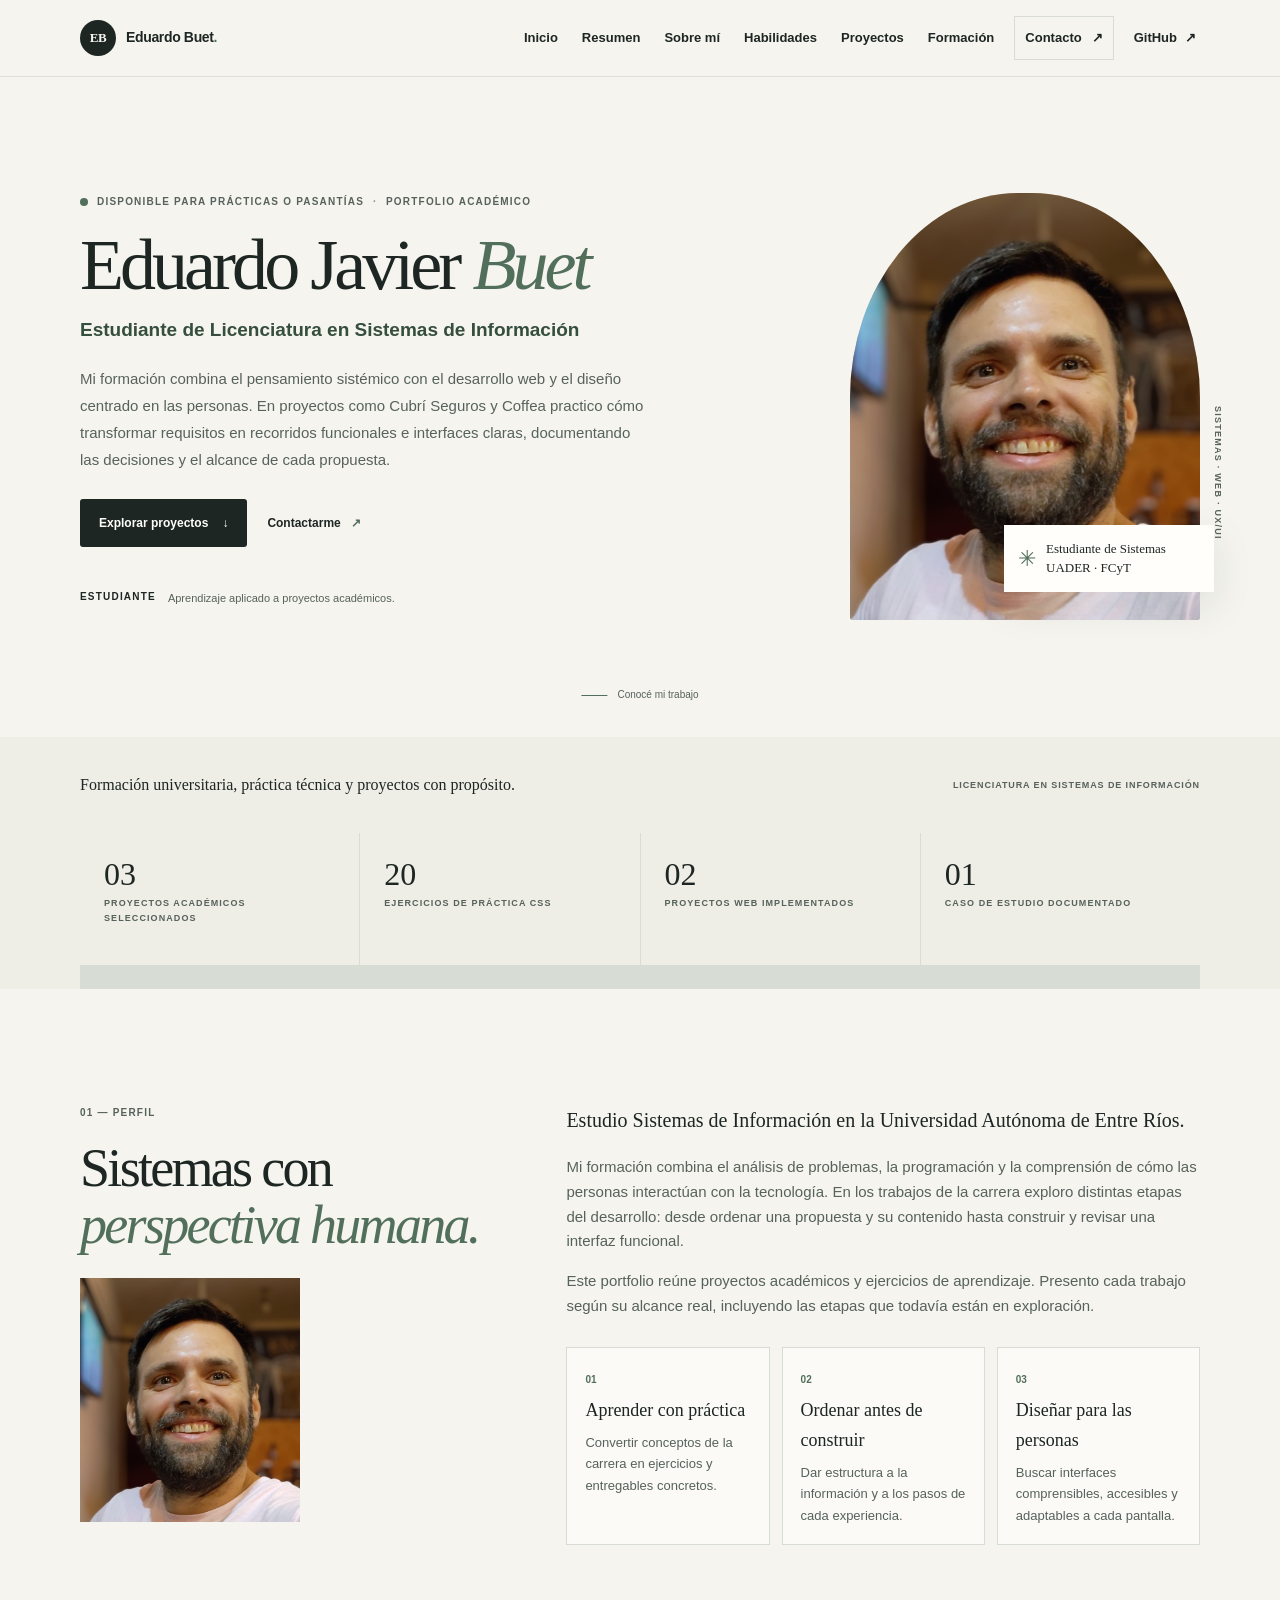
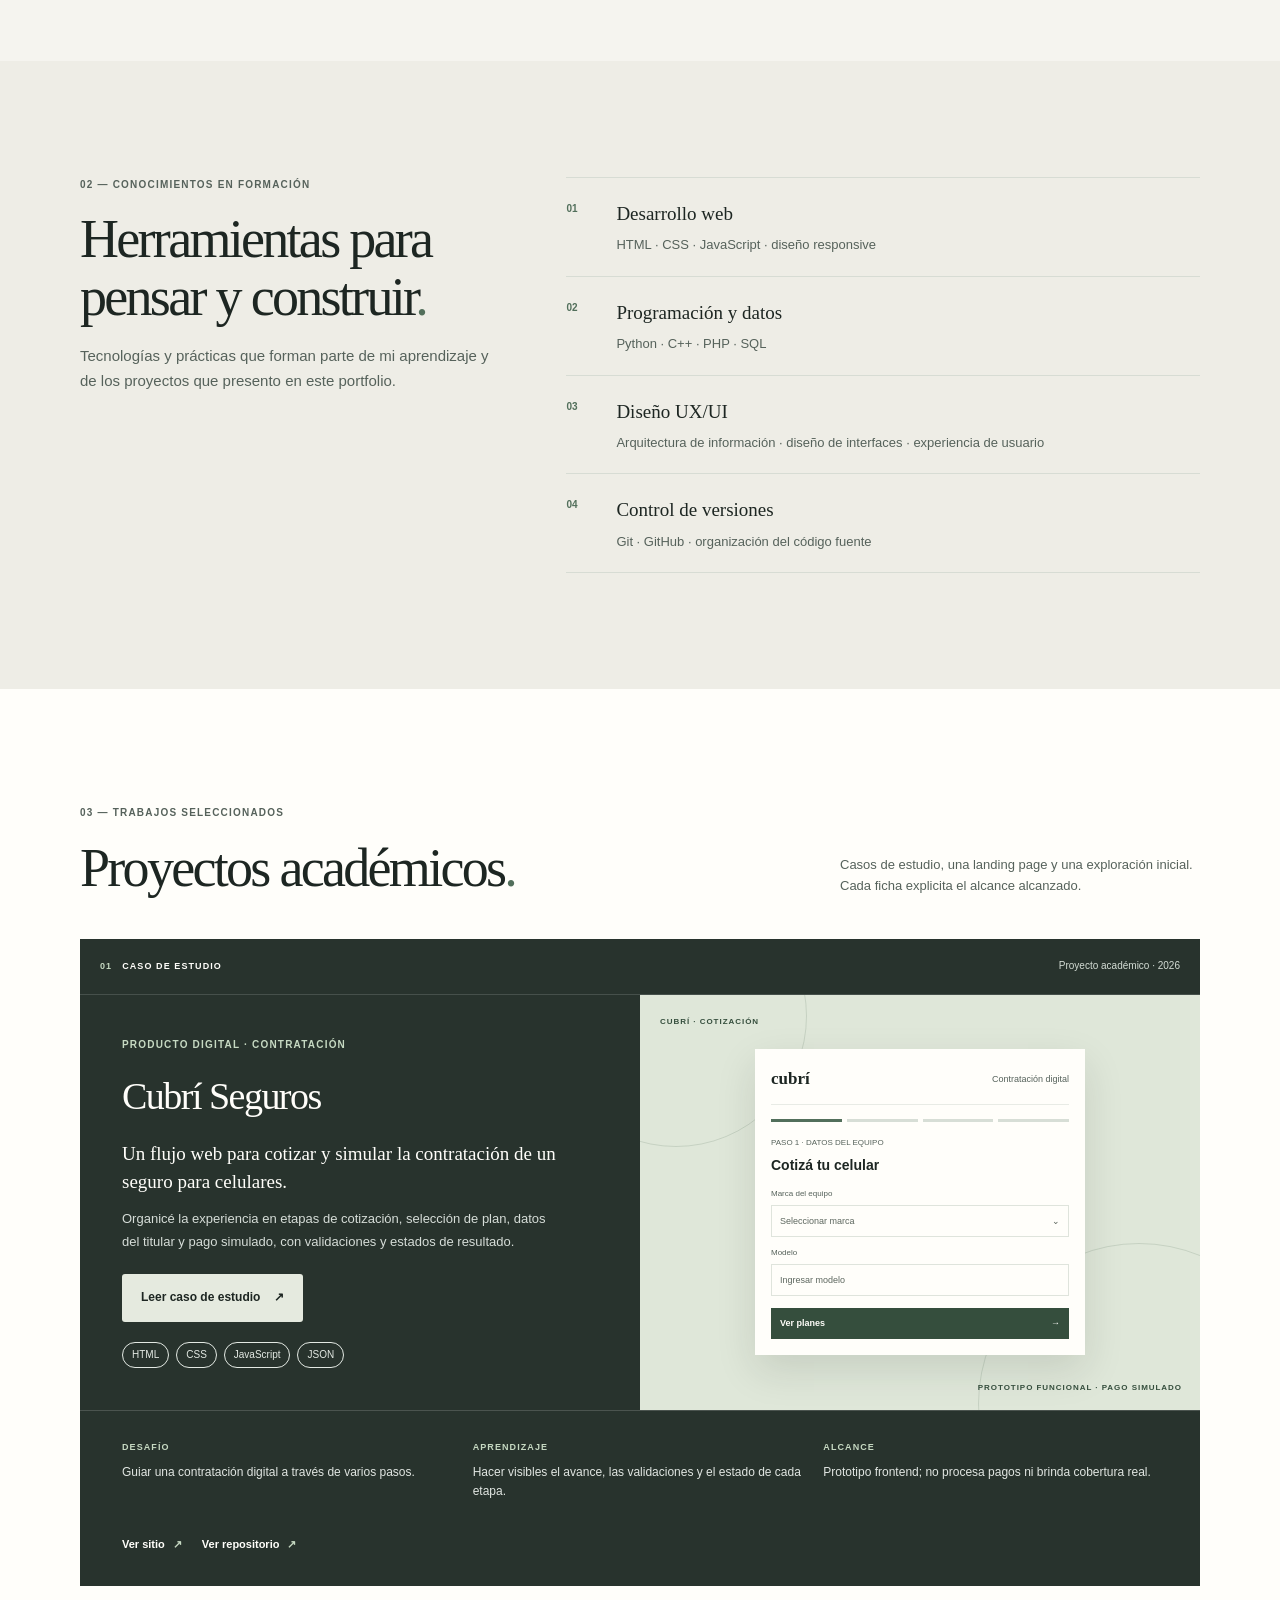
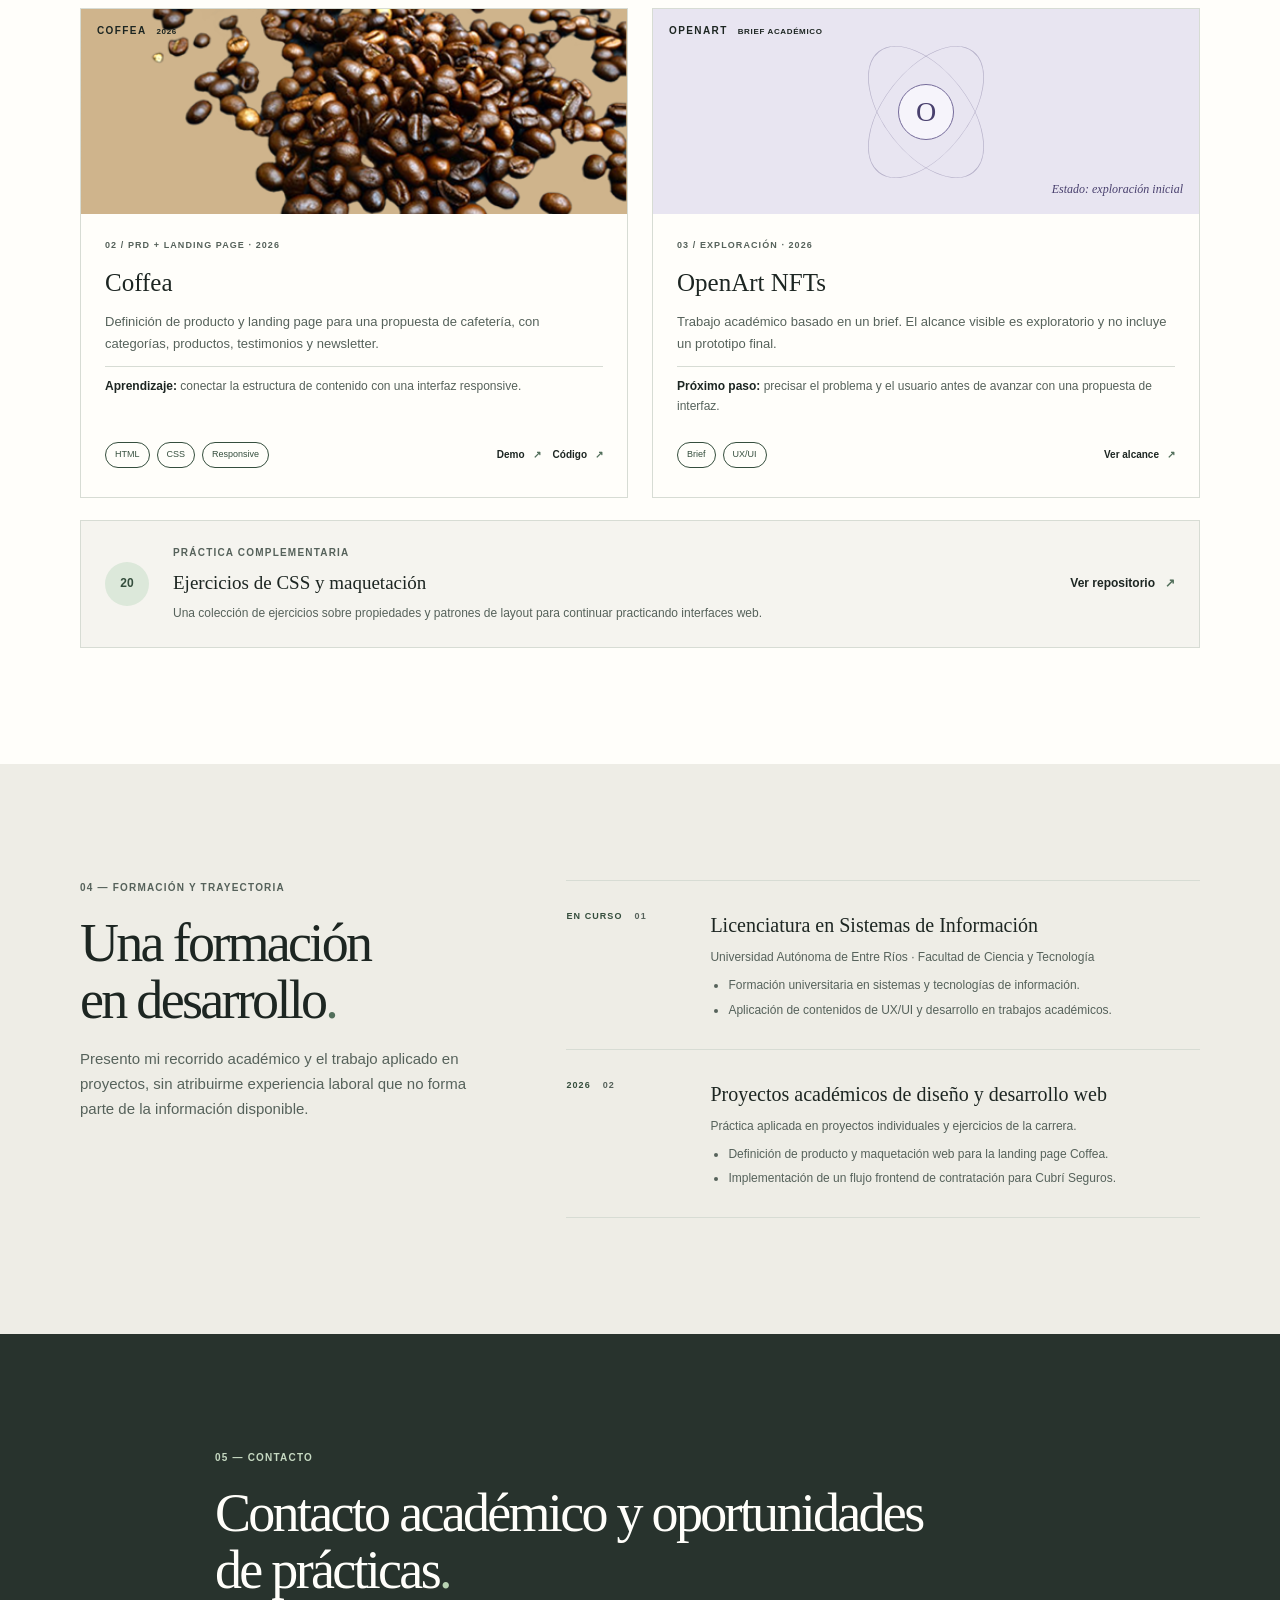
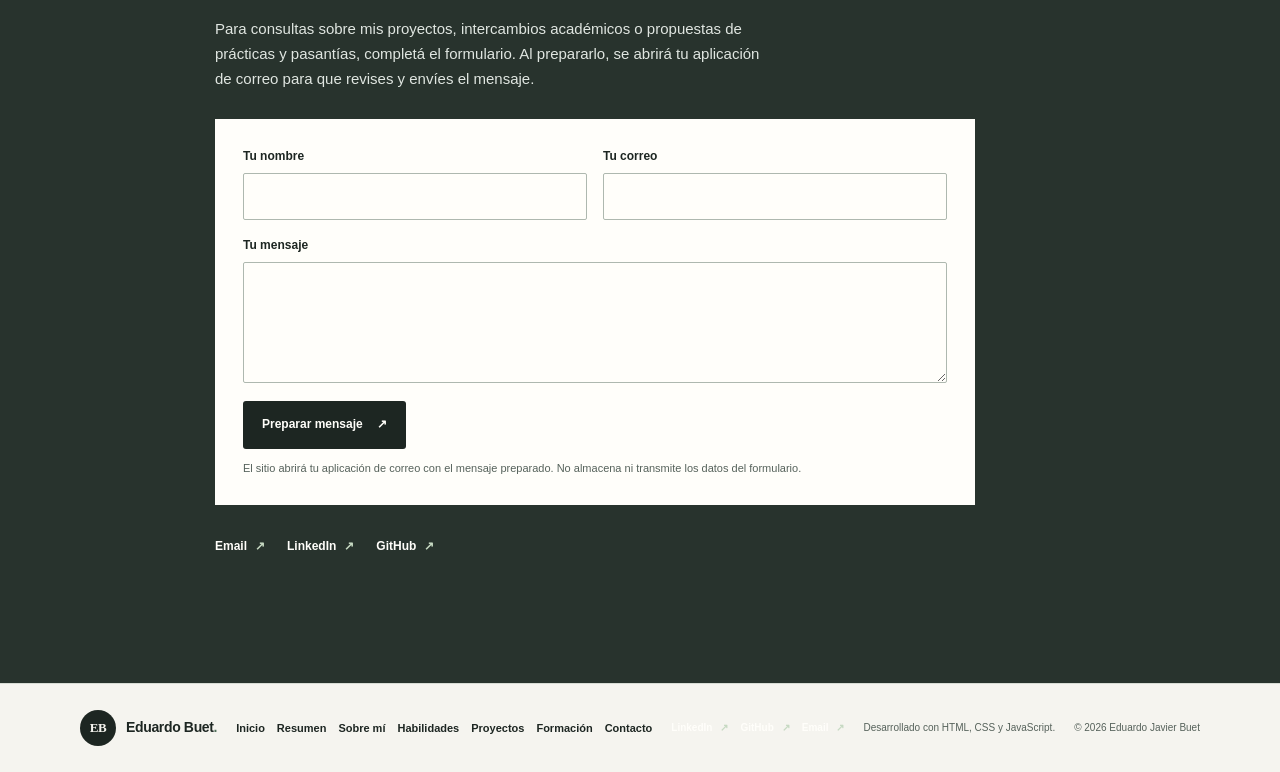
==== index.html @ c74033cc "Publish academic portfolio Co-authored-by: Copilot <223556219+Copilot@users.noreply.github.com>" ====
<!doctype html>
<html lang="es-AR">
  <head>
    <meta charset="utf-8" />
    <meta name="viewport" content="width=device-width, initial-scale=1" />
    <meta name="theme-color" content="#f5f4ef" />
    <meta
      name="description"
      content="Portfolio académico de Eduardo Javier Buet, estudiante de Licenciatura en Sistemas de Información en la UADER. Proyectos de desarrollo web, programación y UX/UI."
    />
    <meta property="og:type" content="website" />
    <meta property="og:title" content="Eduardo Javier Buet | Portfolio académico" />
    <meta
      property="og:description"
      content="Proyectos académicos de sistemas, desarrollo web y diseño UX/UI."
    />
    <meta property="og:url" content="https://eduardojbuet.github.io/curriculum_vitae/" />
    <meta property="og:locale" content="es_AR" />
    <meta
      property="og:image"
      content="https://eduardojbuet.github.io/curriculum_vitae/assets/eduardo-buet.jpg"
    />
    <link rel="canonical" href="https://eduardojbuet.github.io/curriculum_vitae/" />
    <link rel="icon" href="assets/favicon.svg" type="image/svg+xml" />
    <link rel="stylesheet" href="styles.css" />
    <script src="script.js" defer></script>
    <title>Eduardo Javier Buet | Portfolio académico</title>
  </head>
  <body>
    <a class="skip-link" href="#contenido">Saltar al contenido</a>

    <header class="site-header">
      <div class="container header-inner">
        <a class="wordmark" href="#inicio" aria-label="Eduardo Buet, inicio">
          <span class="wordmark-mark" aria-hidden="true">EB</span>
          <span>Eduardo Buet<span class="wordmark-dot">.</span></span>
        </a>

        <button
          class="menu-toggle"
          type="button"
          aria-expanded="false"
          aria-controls="main-nav"
          aria-label="Abrir menú"
        >
          <span></span>
          <span></span>
        </button>

        <nav class="main-nav" id="main-nav" aria-label="Navegación principal">
          <a href="#inicio">Inicio</a>
          <a href="#highlights">Resumen</a>
          <a href="#about">Sobre mí</a>
          <a href="#skills">Habilidades</a>
          <a href="#projects">Proyectos</a>
          <a href="#experience">Formación</a>
          <a class="nav-contact" href="#contact">Contacto <span aria-hidden="true">↗</span></a>
          <a
            class="nav-github"
            href="https://github.com/eduardojbuet/"
            target="_blank"
            rel="noopener noreferrer"
            aria-label="GitHub de Eduardo Buet, abre en una pestaña nueva"
          >
            GitHub <span aria-hidden="true">↗</span>
          </a>
        </nav>
      </div>
    </header>

    <main id="contenido">
      <section class="hero section-pad" id="inicio" aria-labelledby="hero-title">
        <div class="container hero-grid">
          <div class="hero-copy">
            <p class="eyebrow">
              <span class="status-dot" aria-hidden="true"></span>
              Disponible para prácticas o pasantías
              <span class="eyebrow-divider">·</span>
              Portfolio académico
            </p>
            <h1 id="hero-title">Eduardo Javier <span>Buet</span></h1>
            <p class="hero-role">Estudiante de Licenciatura en Sistemas de Información</p>
            <p class="hero-intro">
              Mi formación combina el pensamiento sistémico con el desarrollo web y el diseño
              centrado en las personas. En proyectos como Cubrí Seguros y Coffea practico cómo
              transformar requisitos en recorridos funcionales e interfaces claras, documentando
              las decisiones y el alcance de cada propuesta.
            </p>
            <div class="hero-actions">
              <a class="button button-dark" href="#projects">
                Explorar proyectos <span aria-hidden="true">↓</span>
              </a>
              <a class="text-link" href="#contact">
                Contactarme <span aria-hidden="true">↗</span>
              </a>
            </div>
            <p class="hero-footnote">
              <span class="hero-index">ESTUDIANTE</span>
              <span>Aprendizaje aplicado a proyectos académicos.</span>
            </p>
          </div>

          <div class="portrait-wrap">
            <div class="portrait-frame">
              <img
                src="assets/eduardo-buet.jpg"
                alt="Retrato de Eduardo Javier Buet"
                width="768"
                height="1024"
                fetchpriority="high"
              />
            </div>
            <p class="portrait-note">
              <span class="note-star" aria-hidden="true">✳</span>
              <span>Estudiante de Sistemas<br />UADER · FCyT</span>
            </p>
            <span class="portrait-coordinate" aria-hidden="true">SISTEMAS · WEB · UX/UI</span>
          </div>
        </div>
        <a class="scroll-cue" href="#highlights">
          <span class="scroll-line" aria-hidden="true"></span>
          Conocé mi trabajo
        </a>
      </section>

      <section class="intro-strip" id="highlights" aria-label="Resumen académico">
        <div class="container intro-strip-inner">
          <p>Formación universitaria, práctica técnica y proyectos con propósito.</p>
          <span>LICENCIATURA EN SISTEMAS DE INFORMACIÓN</span>
        </div>
        <div class="container metrics-grid">
          <article class="metric">
            <strong>03</strong>
            <span>proyectos académicos seleccionados</span>
          </article>
          <article class="metric">
            <strong>20</strong>
            <span>ejercicios de práctica CSS</span>
          </article>
          <article class="metric">
            <strong>02</strong>
            <span>proyectos web implementados</span>
          </article>
          <article class="metric">
            <strong>01</strong>
            <span>caso de estudio documentado</span>
          </article>
        </div>
      </section>

      <section class="section about section-pad" id="about" aria-labelledby="about-title">
        <div class="container about-grid">
          <div class="about-heading">
            <p class="eyebrow">01 — PERFIL</p>
            <h2 id="about-title">Sistemas con<br /><span>perspectiva humana.</span></h2>
            <figure class="about-portrait">
              <img
                src="assets/eduardo-buet.jpg"
                alt="Retrato de Eduardo Javier Buet"
                width="768"
                height="1024"
                loading="lazy"
              />
            </figure>
          </div>
          <div class="about-copy">
            <p class="about-lead">
              Estudio Sistemas de Información en la Universidad Autónoma de Entre Ríos.
            </p>
            <p>
              Mi formación combina el análisis de problemas, la programación y la comprensión de
              cómo las personas interactúan con la tecnología. En los trabajos de la carrera
              exploro distintas etapas del desarrollo: desde ordenar una propuesta y su contenido
              hasta construir y revisar una interfaz funcional.
            </p>
            <p>
              Este portfolio reúne proyectos académicos y ejercicios de aprendizaje. Presento
              cada trabajo según su alcance real, incluyendo las etapas que todavía están en
              exploración.
            </p>
            <div class="principles" aria-label="Principios de trabajo">
              <article class="principle">
                <span>01</span>
                <h3>Aprender con práctica</h3>
                <p>Convertir conceptos de la carrera en ejercicios y entregables concretos.</p>
              </article>
              <article class="principle">
                <span>02</span>
                <h3>Ordenar antes de construir</h3>
                <p>Dar estructura a la información y a los pasos de cada experiencia.</p>
              </article>
              <article class="principle">
                <span>03</span>
                <h3>Diseñar para las personas</h3>
                <p>Buscar interfaces comprensibles, accesibles y adaptables a cada pantalla.</p>
              </article>
            </div>
          </div>
        </div>
      </section>

      <section class="section toolkit section-pad" id="skills" aria-labelledby="skills-title">
        <div class="container toolkit-grid">
          <div class="section-intro">
            <p class="eyebrow">02 — CONOCIMIENTOS EN FORMACIÓN</p>
            <h2 id="skills-title">Herramientas para<br />pensar y construir<span>.</span></h2>
            <p>
              Tecnologías y prácticas que forman parte de mi aprendizaje y de los proyectos que
              presento en este portfolio.
            </p>
          </div>
          <div class="skill-list">
            <article class="skill-row">
              <span class="skill-number">01</span>
              <div>
                <h3>Desarrollo web</h3>
                <p>HTML · CSS · JavaScript · diseño responsive</p>
              </div>
            </article>
            <article class="skill-row">
              <span class="skill-number">02</span>
              <div>
                <h3>Programación y datos</h3>
                <p>Python · C++ · PHP · SQL</p>
              </div>
            </article>
            <article class="skill-row">
              <span class="skill-number">03</span>
              <div>
                <h3>Diseño UX/UI</h3>
                <p>Arquitectura de información · diseño de interfaces · experiencia de usuario</p>
              </div>
            </article>
            <article class="skill-row">
              <span class="skill-number">04</span>
              <div>
                <h3>Control de versiones</h3>
                <p>Git · GitHub · organización del código fuente</p>
              </div>
            </article>
          </div>
        </div>
      </section>

      <section class="section projects section-pad" id="projects" aria-labelledby="projects-title">
        <div class="container">
          <div class="section-heading">
            <div>
              <p class="eyebrow">03 — TRABAJOS SELECCIONADOS</p>
              <h2 id="projects-title">Proyectos académicos<span>.</span></h2>
            </div>
            <p class="section-aside">
              Casos de estudio, una landing page y una exploración inicial. Cada ficha explicita el
              alcance alcanzado.
            </p>
          </div>

          <article class="project-feature" aria-labelledby="cubri-title">
            <div class="feature-topline">
              <span class="project-type"><span class="type-mark">01</span> CASO DE ESTUDIO</span>
              <span class="project-meta">Proyecto académico · 2026</span>
            </div>
            <div class="feature-grid">
              <div class="feature-copy">
                <p class="project-kicker">PRODUCTO DIGITAL · CONTRATACIÓN</p>
                <h3 id="cubri-title">Cubrí Seguros</h3>
                <p class="feature-lead">
                  Un flujo web para cotizar y simular la contratación de un seguro para celulares.
                </p>
                <p>
                  Organicé la experiencia en etapas de cotización, selección de plan, datos del
                  titular y pago simulado, con validaciones y estados de resultado.
                </p>
                <a class="button button-light" href="caso-cubri-seguros.html">
                  Leer caso de estudio <span aria-hidden="true">↗</span>
                </a>
                <div class="tag-list" aria-label="Tecnologías utilizadas">
                  <span>HTML</span><span>CSS</span><span>JavaScript</span><span>JSON</span>
                </div>
              </div>
              <div class="feature-visual" aria-hidden="true">
                <span class="visual-caption">CUBRÍ · COTIZACIÓN</span>
                <div class="mock-window">
                  <div class="mock-header">
                    <strong>cubrí</strong><span>Contratación digital</span>
                  </div>
                  <div class="mock-progress"><i></i><i></i><i></i><i></i></div>
                  <p class="mock-kicker">PASO 1 · DATOS DEL EQUIPO</p>
                  <strong class="mock-title">Cotizá tu celular</strong>
                  <span class="mock-label">Marca del equipo</span>
                  <div class="mock-field">Seleccionar marca <span>⌄</span></div>
                  <span class="mock-label">Modelo</span>
                  <div class="mock-field">Ingresar modelo</div>
                  <div class="mock-button">Ver planes <span>→</span></div>
                </div>
                <span class="visual-note">PROTOTIPO FUNCIONAL · PAGO SIMULADO</span>
              </div>
            </div>
            <div class="project-outcome">
              <div><span>DESAFÍO</span><p>Guiar una contratación digital a través de varios pasos.</p></div>
              <div><span>APRENDIZAJE</span><p>Hacer visibles el avance, las validaciones y el estado de cada etapa.</p></div>
              <div><span>ALCANCE</span><p>Prototipo frontend; no procesa pagos ni brinda cobertura real.</p></div>
            </div>
            <div class="project-links">
              <a href="https://eduardojbuet.github.io/cubri-seguros/" target="_blank" rel="noopener noreferrer">
                Ver sitio <span aria-hidden="true">↗</span>
              </a>
              <a href="https://github.com/eduardojbuet/cubri-seguros" target="_blank" rel="noopener noreferrer">
                Ver repositorio <span aria-hidden="true">↗</span>
              </a>
            </div>
          </article>

          <div class="project-grid">
            <article class="project-card" aria-labelledby="coffea-title">
              <a
                class="card-art card-art-coffee"
                href="https://coffea-landing.netlify.app/"
                target="_blank"
                rel="noopener noreferrer"
                aria-label="Abrir la landing page de Coffea"
              >
                <img
                  src="assets/coffea-banner.png"
                  alt=""
                  width="1400"
                  height="500"
                  loading="lazy"
                />
                <span class="art-label">COFFEA <i>2026</i></span>
              </a>
              <div class="card-content">
                <p class="card-overline">02 / PRD + LANDING PAGE · 2026</p>
                <h3 id="coffea-title">Coffea</h3>
                <p>
                  Definición de producto y landing page para una propuesta de cafetería, con
                  categorías, productos, testimonios y newsletter.
                </p>
                <p class="card-learning">
                  <strong>Aprendizaje:</strong> conectar la estructura de contenido con una
                  interfaz responsive.
                </p>
                <div class="card-bottom">
                  <div class="tag-list" aria-label="Tecnologías utilizadas">
                    <span>HTML</span><span>CSS</span><span>Responsive</span>
                  </div>
                  <div class="project-links">
                    <a href="https://coffea-landing.netlify.app/" target="_blank" rel="noopener noreferrer">
                      Demo <span aria-hidden="true">↗</span>
                    </a>
                    <a href="https://github.com/eduardojbuet/coffea-landing" target="_blank" rel="noopener noreferrer">
                      Código <span aria-hidden="true">↗</span>
                    </a>
                  </div>
                </div>
              </div>
            </article>

            <article class="project-card" aria-labelledby="openart-title">
              <a
                class="openart-art"
                href="proyecto-openart.html"
                aria-label="Leer el estado actual de la exploración OpenArt NFTs"
              >
                <span class="art-label">OPENART <i>BRIEF ACADÉMICO</i></span>
                <span class="openart-orbit orbit-one"></span>
                <span class="openart-orbit orbit-two"></span>
                <span class="openart-object" aria-hidden="true">O</span>
                <span class="openart-caption">Estado: exploración inicial</span>
              </a>
              <div class="card-content">
                <p class="card-overline">03 / EXPLORACIÓN · 2026</p>
                <h3 id="openart-title">OpenArt NFTs</h3>
                <p>
                  Trabajo académico basado en un brief. El alcance visible es exploratorio y no
                  incluye un prototipo final.
                </p>
                <p class="card-learning">
                  <strong>Próximo paso:</strong> precisar el problema y el usuario antes de avanzar
                  con una propuesta de interfaz.
                </p>
                <div class="card-bottom">
                  <div class="tag-list" aria-label="Áreas del proyecto">
                    <span>Brief</span><span>UX/UI</span>
                  </div>
                  <a class="project-link" href="proyecto-openart.html">
                    Ver alcance <span aria-hidden="true">↗</span>
                  </a>
                </div>
              </div>
            </article>
          </div>

          <aside class="practice-note">
            <span class="practice-icon" aria-hidden="true">20</span>
            <div>
              <p class="eyebrow">PRÁCTICA COMPLEMENTARIA</p>
              <h3>Ejercicios de CSS y maquetación</h3>
              <p>
                Una colección de ejercicios sobre propiedades y patrones de layout para continuar
                practicando interfaces web.
              </p>
            </div>
            <a
              class="text-link"
              href="https://github.com/eduardojbuet/tp_uxui"
              target="_blank"
              rel="noopener noreferrer"
            >
              Ver repositorio <span aria-hidden="true">↗</span>
            </a>
          </aside>
        </div>
      </section>

      <section class="section formation section-pad" id="experience" aria-labelledby="formation-title">
        <div class="container formation-grid">
          <div class="section-intro">
            <p class="eyebrow">04 — FORMACIÓN Y TRAYECTORIA</p>
            <h2 id="formation-title">Una formación<br />en desarrollo<span>.</span></h2>
            <p>
              Presento mi recorrido académico y el trabajo aplicado en proyectos, sin atribuirme
              experiencia laboral que no forma parte de la información disponible.
            </p>
          </div>
          <div class="timeline">
            <article class="timeline-item">
              <div class="timeline-date"><span>EN CURSO</span><span>01</span></div>
              <div class="timeline-content">
                <h3>Licenciatura en Sistemas de Información</h3>
                <p>Universidad Autónoma de Entre Ríos · Facultad de Ciencia y Tecnología</p>
                <ul>
                  <li>Formación universitaria en sistemas y tecnologías de información.</li>
                  <li>Aplicación de contenidos de UX/UI y desarrollo en trabajos académicos.</li>
                </ul>
              </div>
            </article>
            <article class="timeline-item">
              <div class="timeline-date"><span>2026</span><span>02</span></div>
              <div class="timeline-content">
                <h3>Proyectos académicos de diseño y desarrollo web</h3>
                <p>Práctica aplicada en proyectos individuales y ejercicios de la carrera.</p>
                <ul>
                  <li>Definición de producto y maquetación web para la landing page Coffea.</li>
                  <li>Implementación de un flujo frontend de contratación para Cubrí Seguros.</li>
                </ul>
              </div>
            </article>
          </div>
        </div>
      </section>

      <section class="section contact section-pad" id="contact" aria-labelledby="contact-title">
        <div class="container contact-inner">
          <p class="eyebrow">05 — CONTACTO</p>
          <h2 id="contact-title">Contacto académico y oportunidades de prácticas<span>.</span></h2>
          <p class="contact-copy">
            Para consultas sobre mis proyectos, intercambios académicos o propuestas de prácticas
            y pasantías, completá el formulario. Al prepararlo, se abrirá tu aplicación de correo
            para que revises y envíes el mensaje.
          </p>
          <form class="contact-form" id="contact-form">
            <div class="contact-form-fields">
              <div class="contact-field">
                <label for="contact-name">Tu nombre</label>
                <input
                  id="contact-name"
                  name="name"
                  type="text"
                  autocomplete="name"
                  maxlength="80"
                  required
                />
              </div>
              <div class="contact-field">
                <label for="contact-email">Tu correo</label>
                <input
                  id="contact-email"
                  name="email"
                  type="email"
                  autocomplete="email"
                  maxlength="254"
                  required
                />
              </div>
              <div class="contact-field contact-field-message">
                <label for="contact-message">Tu mensaje</label>
                <textarea
                  id="contact-message"
                  name="message"
                  rows="4"
                  maxlength="2000"
                  required
                ></textarea>
              </div>
            </div>
            <button class="button button-dark contact-button" type="submit">
              Preparar mensaje <span aria-hidden="true">↗</span>
            </button>
            <p class="contact-form-note">
              El sitio abrirá tu aplicación de correo con el mensaje preparado. No almacena ni
              transmite los datos del formulario.
            </p>
            <p class="contact-form-status" id="contact-form-status" role="status" aria-live="polite"></p>
          </form>
          <div class="social-links" aria-label="Redes y contacto">
            <a href="mailto:bueteduardoj@gmail.com">Email <span aria-hidden="true">↗</span></a>
            <a
              href="https://www.linkedin.com/in/eduardo-buet-22a31683/"
              target="_blank"
              rel="noopener noreferrer"
            >
              LinkedIn <span aria-hidden="true">↗</span>
            </a>
            <a
              href="https://github.com/eduardojbuet/"
              target="_blank"
              rel="noopener noreferrer"
            >
              GitHub <span aria-hidden="true">↗</span>
            </a>
          </div>
        </div>
      </section>
    </main>

    <footer class="site-footer">
      <div class="container footer-inner">
        <a class="wordmark footer-wordmark" href="#inicio">
          <span class="wordmark-mark" aria-hidden="true">EB</span>
          <span>Eduardo Buet<span class="wordmark-dot">.</span></span>
        </a>
        <nav class="footer-nav" aria-label="Navegación del pie de página">
          <a href="#inicio">Inicio</a>
          <a href="#highlights">Resumen</a>
          <a href="#about">Sobre mí</a>
          <a href="#skills">Habilidades</a>
          <a href="#projects">Proyectos</a>
          <a href="#experience">Formación</a>
          <a href="#contact">Contacto</a>
        </nav>
        <div class="social-links footer-social-links" aria-label="Redes sociales">
          <a
            href="https://www.linkedin.com/in/eduardo-buet-22a31683/"
            target="_blank"
            rel="noopener noreferrer"
          >
            LinkedIn <span aria-hidden="true">↗</span>
          </a>
          <a href="https://github.com/eduardojbuet/" target="_blank" rel="noopener noreferrer">
            GitHub <span aria-hidden="true">↗</span>
          </a>
          <a href="mailto:bueteduardoj@gmail.com">Email <span aria-hidden="true">↗</span></a>
        </div>
        <p>Desarrollado con HTML, CSS y JavaScript.</p>
        <p>© <span id="year"></span> Eduardo Javier Buet</p>
      </div>
    </footer>
  </body>
</html>
---- styles.css ----
@charset "UTF-8";

:root {
  color-scheme: light;
  --paper: #f5f4ef;
  --paper-soft: #eeede6;
  --surface: #fffefa;
  --ink: #1d2622;
  --muted: #56625b;
  --line: #d7dcd4;
  --green: #526f5b;
  --green-dark: #354e3d;
  --green-soft: #dce8da;
  --gold: #8d6a2f;
  --white: #fffefa;
  --serif: Georgia, "Times New Roman", serif;
  --sans: "Segoe UI", "Helvetica Neue", Arial, sans-serif;
  --container: 1120px;
  --header-height: 72px;
}

* {
  box-sizing: border-box;
}

html {
  scroll-behavior: smooth;
  scroll-padding-top: calc(var(--header-height) + 16px);
}

body {
  min-width: 320px;
  margin: 0;
  color: var(--ink);
  background: var(--paper);
  font-family: var(--sans);
  font-size: 15px;
  line-height: 1.65;
  -webkit-font-smoothing: antialiased;
}

body.menu-open {
  overflow: hidden;
}

a {
  color: inherit;
}

button,
input,
textarea {
  font: inherit;
}

button,
a {
  -webkit-tap-highlight-color: transparent;
}

a:focus-visible,
button:focus-visible,
input:focus-visible,
textarea:focus-visible {
  outline: 3px solid var(--green);
  outline-offset: 4px;
}

button:focus:not(:focus-visible),
a:focus:not(:focus-visible) {
  outline: none;
}

::selection {
  color: var(--ink);
  background: #d0e0cb;
}

img {
  display: block;
  max-width: 100%;
}

h1,
h2,
h3,
h4,
p {
  margin-top: 0;
}

.container {
  width: min(var(--container), calc(100% - 40px));
  margin-inline: auto;
}

.section-pad {
  padding-block: 76px;
}

.skip-link {
  position: fixed;
  z-index: 100;
  top: 12px;
  left: 12px;
  padding: 10px 16px;
  transform: translateY(-160%);
  border-radius: 4px;
  color: var(--white);
  background: var(--ink);
  text-decoration: none;
}

.skip-link:focus {
  transform: translateY(0);
}

.visually-hidden {
  position: absolute;
  width: 1px;
  height: 1px;
  overflow: hidden;
  clip: rect(0, 0, 0, 0);
  white-space: nowrap;
  clip-path: inset(50%);
}

.site-header {
  position: sticky;
  z-index: 20;
  top: 0;
  border-bottom: 1px solid rgb(29 38 34 / 10%);
  background: rgb(245 244 239 / 96%);
  backdrop-filter: blur(14px);
}

.header-inner {
  display: flex;
  min-height: var(--header-height);
  align-items: center;
  justify-content: space-between;
  gap: 20px;
}

.wordmark {
  display: inline-flex;
  min-height: 44px;
  align-items: center;
  gap: 10px;
  text-decoration: none;
  font-size: 14px;
  font-weight: 700;
  letter-spacing: -0.025em;
}

.wordmark-mark {
  display: grid;
  width: 36px;
  height: 36px;
  flex: 0 0 36px;
  place-items: center;
  border-radius: 50%;
  color: var(--paper);
  background: var(--ink);
  font-family: var(--serif);
  font-size: 13px;
}

.wordmark-dot,
.section-heading h2 > span,
.section-intro h2 > span,
.contact h2 > span {
  color: var(--green);
}

.menu-toggle {
  display: grid;
  width: 44px;
  height: 44px;
  flex: 0 0 44px;
  place-content: center;
  gap: 6px;
  border: 1px solid var(--line);
  border-radius: 4px;
  color: var(--ink);
  background: transparent;
  cursor: pointer;
}

.menu-toggle span {
  display: block;
  width: 18px;
  height: 1.5px;
  background: currentColor;
  transition: transform 160ms ease;
}

.menu-toggle[aria-expanded="true"] span:first-child {
  transform: translateY(3.75px) rotate(45deg);
}

.menu-toggle[aria-expanded="true"] span:last-child {
  transform: translateY(-3.75px) rotate(-45deg);
}

.main-nav {
  position: absolute;
  top: calc(100% + 1px);
  right: 0;
  left: 0;
  display: none;
  max-height: calc(100dvh - var(--header-height));
  overflow-y: auto;
  padding: 12px 20px 20px;
  border-bottom: 1px solid var(--line);
  background: var(--paper);
}

.main-nav.is-open {
  display: grid;
  gap: 4px;
}

.main-nav a,
.footer-nav a {
  display: inline-flex;
  min-height: 44px;
  align-items: center;
  text-decoration: none;
  font-size: 13px;
  font-weight: 600;
}

.main-nav a {
  padding-inline: 8px;
}

.main-nav a:hover,
.footer-nav a:hover,
.social-links a:hover,
.project-links a:hover,
.project-link:hover {
  color: var(--green-dark);
}

.main-nav a:active,
.footer-nav a:active,
.social-links a:active,
.project-links a:active,
.project-link:active {
  color: var(--gold);
}

.nav-contact {
  justify-content: space-between;
  border: 1px solid var(--line);
}

.nav-github {
  gap: 8px;
}

.hero {
  position: relative;
  padding-top: 64px;
  padding-bottom: 88px;
}

.hero-grid {
  display: grid;
  align-items: center;
  gap: 48px;
}

.hero-copy {
  max-width: 660px;
}

.eyebrow,
.project-kicker,
.project-type,
.visual-caption,
.card-overline,
.metric span,
.hero-index,
.project-outcome > div > span,
.timeline-date,
.visual-note {
  font-size: 10px;
  font-weight: 700;
  letter-spacing: 0.12em;
  text-transform: uppercase;
}

.eyebrow {
  display: flex;
  align-items: center;
  gap: 9px;
  margin-bottom: 18px;
  color: var(--muted);
}

.status-dot {
  display: inline-block;
  width: 8px;
  height: 8px;
  flex: 0 0 8px;
  border-radius: 50%;
  background: var(--green);
}

.eyebrow-divider {
  color: #858f87;
}

.hero h1 {
  max-width: 740px;
  margin-bottom: 12px;
  font-family: var(--serif);
  font-size: clamp(44px, 11vw, 72px);
  font-weight: 400;
  line-height: 1.02;
  letter-spacing: -0.055em;
}

.hero h1 span,
.about-heading h2 span {
  color: var(--green);
  font-style: italic;
}

.hero-role {
  margin-bottom: 20px;
  color: var(--green-dark);
  font-size: clamp(16px, 2.8vw, 19px);
  font-weight: 650;
}

.hero-intro {
  max-width: 570px;
  margin-bottom: 26px;
  color: var(--muted);
  font-size: 15px;
  line-height: 1.8;
}

.hero-actions {
  display: flex;
  flex-wrap: wrap;
  align-items: center;
  gap: 20px;
}

.button {
  display: inline-flex;
  min-height: 48px;
  align-items: center;
  justify-content: center;
  gap: 14px;
  padding: 0 18px;
  border: 1px solid transparent;
  border-radius: 3px;
  text-decoration: none;
  font-size: 12px;
  font-weight: 700;
  transition: transform 160ms ease, background-color 160ms ease, color 160ms ease;
}

.button:hover {
  transform: translateY(-2px);
}

.button:active {
  transform: translateY(0);
}

.button-dark {
  color: var(--white);
  background: var(--ink);
}

.button-dark:hover {
  background: var(--green-dark);
}

.button-light {
  color: var(--ink);
  background: #e5eadf;
}

.button-light:hover {
  background: #f4f6ef;
}

.text-link {
  display: inline-flex;
  min-height: 44px;
  align-items: center;
  gap: 10px;
  text-decoration: none;
  font-size: 12px;
  font-weight: 700;
}

.scroll-cue:hover,
.wordmark:hover {
  color: var(--green-dark);
}

.scroll-cue:active,
.wordmark:active,
.card-art:active,
.openart-art:active {
  color: var(--gold);
}

.text-link span,
.social-links span,
.back-top span,
.project-links span,
.project-link span {
  color: var(--green);
}

.hero-footnote {
  display: flex;
  flex-wrap: wrap;
  gap: 12px;
  margin-top: 42px;
  color: var(--muted);
  font-size: 11px;
}

.hero-index {
  color: var(--ink);
}

.portrait-wrap {
  position: relative;
  width: min(100%, 340px);
  justify-self: center;
}

.portrait-frame {
  overflow: hidden;
  aspect-ratio: 0.82;
  border-radius: 48% 48% 3px 3px;
  background: #d5c2a8;
}

.portrait-frame img {
  width: 100%;
  height: 100%;
  object-fit: cover;
  object-position: center 38%;
}

.portrait-note {
  position: absolute;
  right: -8px;
  bottom: 28px;
  display: flex;
  width: min(210px, 70%);
  align-items: center;
  gap: 10px;
  margin: 0;
  padding: 14px;
  background: var(--surface);
  box-shadow: 0 14px 40px rgb(34 45 39 / 10%);
  font-family: var(--serif);
  font-size: 13px;
  line-height: 1.5;
}

.note-star {
  color: var(--green);
  font-size: 22px;
}

.portrait-coordinate {
  display: none;
  position: absolute;
  top: 50%;
  right: -18px;
  color: var(--muted);
  font-size: 9px;
  font-weight: 700;
  letter-spacing: 0.14em;
  transform: translate(100%, -50%) rotate(90deg);
  transform-origin: left center;
}

.scroll-cue {
  position: absolute;
  bottom: 26px;
  left: 50%;
  display: inline-flex;
  min-height: 32px;
  align-items: center;
  gap: 10px;
  color: var(--muted);
  text-decoration: none;
  font-size: 10px;
  transform: translateX(-50%);
}

.scroll-line {
  width: 26px;
  height: 1px;
  background: var(--green);
}

.intro-strip {
  background: var(--paper-soft);
}

.intro-strip-inner {
  display: flex;
  min-height: 88px;
  align-items: center;
  justify-content: space-between;
  gap: 18px;
  padding-block: 16px;
}

.intro-strip-inner p {
  margin: 0;
  font-family: var(--serif);
  font-size: 16px;
}

.intro-strip-inner > span {
  color: var(--muted);
  font-size: 9px;
  font-weight: 700;
  letter-spacing: 0.1em;
}

.metrics-grid {
  display: grid;
  grid-template-columns: repeat(2, minmax(0, 1fr));
  gap: 1px;
  padding-bottom: 24px;
  background: var(--line);
}

.metric {
  min-height: 100px;
  padding: 16px;
  background: var(--paper-soft);
}

.metric strong {
  display: block;
  margin-bottom: 4px;
  font-family: var(--serif);
  font-size: 32px;
  font-weight: 400;
  line-height: 1.1;
}

.metric span {
  display: block;
  color: var(--muted);
  font-size: 9px;
  line-height: 1.6;
}

.section {
  scroll-margin-top: calc(var(--header-height) + 16px);
}

.about-grid,
.toolkit-grid,
.formation-grid {
  display: grid;
  gap: 32px;
}

.about-heading h2,
.section-heading h2,
.section-intro h2,
.contact h2 {
  margin: 0;
  font-family: var(--serif);
  font-size: clamp(36px, 8vw, 54px);
  font-weight: 400;
  line-height: 1.06;
  letter-spacing: -0.05em;
}

.about-copy {
  color: var(--muted);
}

.about-portrait {
  width: min(100%, 220px);
  aspect-ratio: 0.9;
  margin: 24px 0 0;
  overflow: hidden;
  background: var(--green-soft);
}

.about-portrait img {
  width: 100%;
  height: 100%;
  object-fit: cover;
  object-position: center 38%;
}

.about-lead {
  color: var(--ink);
  font-family: var(--serif);
  font-size: 20px;
  line-height: 1.5;
}

.principles {
  display: grid;
  gap: 12px;
  margin-top: 28px;
}

.principle {
  padding: 18px;
  border: 1px solid var(--line);
  background: rgb(255 254 250 / 64%);
}

.principle > span {
  color: var(--green);
  font-size: 10px;
  font-weight: 700;
}

.principle h3 {
  margin: 6px 0;
  color: var(--ink);
  font-family: var(--serif);
  font-size: 18px;
  font-weight: 400;
}

.principle p {
  margin-bottom: 0;
  font-size: 13px;
}

.toolkit {
  background: var(--paper-soft);
}

.section-intro > p:not(.eyebrow) {
  max-width: 470px;
  margin-top: 18px;
  color: var(--muted);
}

.skill-list {
  border-top: 1px solid var(--line);
}

.skill-row {
  display: grid;
  grid-template-columns: 38px 1fr;
  gap: 12px;
  padding: 20px 0;
  border-bottom: 1px solid var(--line);
}

.skill-number {
  padding-top: 3px;
  color: var(--green);
  font-size: 10px;
  font-weight: 700;
}

.skill-row h3 {
  margin-bottom: 5px;
  font-family: var(--serif);
  font-size: 19px;
  font-weight: 400;
}

.skill-row p {
  margin-bottom: 0;
  color: var(--muted);
  font-size: 13px;
}

.projects {
  background: var(--surface);
}

.section-heading {
  display: flex;
  flex-direction: column;
  align-items: flex-start;
  gap: 18px;
  margin-bottom: 30px;
}

.section-aside {
  max-width: 360px;
  margin: 0;
  color: var(--muted);
  font-size: 13px;
}

.project-feature {
  overflow: hidden;
  color: var(--white);
  background: #28332d;
}

.feature-topline {
  display: flex;
  min-height: 56px;
  align-items: center;
  justify-content: space-between;
  gap: 12px;
  padding: 12px 20px;
  border-bottom: 1px solid rgb(255 255 255 / 14%);
}

.project-type {
  display: inline-flex;
  align-items: center;
  gap: 10px;
  font-size: 9px;
}

.type-mark {
  color: #c5d8c0;
}

.project-meta {
  color: #d4ddd5;
  font-size: 10px;
  text-align: right;
}

.feature-grid {
  display: grid;
}

.feature-copy {
  padding: 30px 22px;
}

.project-kicker {
  margin-bottom: 12px;
  color: #c6d9c2;
}

.feature-copy h3 {
  margin-bottom: 12px;
  font-family: var(--serif);
  font-size: 38px;
  font-weight: 400;
  letter-spacing: -0.04em;
}

.feature-lead {
  max-width: 440px;
  margin-bottom: 12px;
  color: var(--white);
  font-family: var(--serif);
  font-size: 19px;
  line-height: 1.45;
}

.feature-copy > p:not(.project-kicker, .feature-lead) {
  max-width: 440px;
  margin-bottom: 20px;
  color: #d6ddd8;
  font-size: 13px;
  line-height: 1.8;
}

.feature-copy .button {
  margin-bottom: 20px;
}

.tag-list {
  display: flex;
  flex-wrap: wrap;
  gap: 7px;
}

.tag-list span {
  display: inline-flex;
  min-height: 26px;
  align-items: center;
  padding: 3px 9px;
  border: 1px solid currentColor;
  border-radius: 30px;
  color: inherit;
  font-size: 10px;
}

.feature-copy .tag-list {
  color: #e3e9e3;
}

.feature-visual {
  position: relative;
  display: grid;
  min-height: 320px;
  overflow: hidden;
  place-items: center;
  padding: 54px 20px;
  color: var(--ink);
  background: #dfe7d9;
}

.feature-visual::before,
.feature-visual::after {
  position: absolute;
  width: 260px;
  height: 260px;
  border: 1px solid rgb(82 111 91 / 18%);
  border-radius: 50%;
  content: "";
}

.feature-visual::before {
  top: -110px;
  left: -95px;
}

.feature-visual::after {
  right: -100px;
  bottom: -155px;
  width: 320px;
  height: 320px;
}

.visual-caption,
.visual-note {
  position: absolute;
  z-index: 1;
  color: var(--green-dark);
  font-size: 8px;
}

.visual-caption {
  top: 20px;
  left: 20px;
}

.visual-note {
  right: 18px;
  bottom: 16px;
  text-align: right;
}

.mock-window {
  position: relative;
  z-index: 1;
  width: min(100%, 330px);
  padding: 16px;
  background: var(--surface);
  box-shadow: 0 15px 38px rgb(22 37 26 / 12%);
}

.mock-header {
  display: flex;
  align-items: center;
  justify-content: space-between;
  padding-bottom: 10px;
  border-bottom: 1px solid #e8ebe5;
  font-size: 10px;
}

.mock-header strong {
  font-family: var(--serif);
  font-size: 17px;
}

.mock-header span {
  color: var(--muted);
  font-size: 9px;
}

.mock-progress {
  display: flex;
  gap: 5px;
  margin: 14px 0;
}

.mock-progress i {
  width: 25%;
  height: 3px;
  background: #d7ded6;
}

.mock-progress i:first-child {
  background: var(--green);
}

.mock-kicker,
.mock-label {
  display: block;
  margin: 9px 0 5px;
  color: var(--muted);
  font-size: 8px;
}

.mock-title {
  display: block;
  margin-bottom: 10px;
  font-size: 14px;
}

.mock-field {
  display: flex;
  min-height: 32px;
  align-items: center;
  justify-content: space-between;
  padding: 5px 8px;
  border: 1px solid #dfe4dc;
  color: #5d675f;
  font-size: 9px;
}

.mock-button {
  display: flex;
  min-height: 31px;
  align-items: center;
  justify-content: space-between;
  margin-top: 12px;
  padding-inline: 9px;
  color: var(--white);
  background: var(--green-dark);
  font-size: 9px;
  font-weight: 700;
}

.project-outcome {
  display: grid;
  gap: 16px;
  padding: 22px;
  border-top: 1px solid rgb(255 255 255 / 16%);
}

.project-outcome > div > span {
  color: #c6d9c2;
  font-size: 9px;
}

.project-outcome p {
  margin: 5px 0 0;
  color: #e1e6e2;
  font-size: 12px;
}

.project-links {
  display: flex;
  flex-wrap: wrap;
  gap: 8px 20px;
  padding: 0 22px 22px;
}

.project-links a,
.project-link {
  display: inline-flex;
  min-height: 40px;
  align-items: center;
  gap: 8px;
  color: inherit;
  text-decoration: none;
  font-size: 11px;
  font-weight: 700;
}

.project-feature .project-links a {
  color: var(--white);
}

.project-feature .project-links span {
  color: #c6d9c2;
}

.project-grid {
  display: grid;
  gap: 18px;
  margin-top: 22px;
}

.project-card {
  display: flex;
  min-width: 0;
  flex-direction: column;
  border: 1px solid var(--line);
  background: var(--white);
}

.card-art,
.openart-art {
  position: relative;
  display: grid;
  min-height: 170px;
  overflow: hidden;
  place-items: center;
  color: var(--ink);
  text-decoration: none;
}

.card-art-coffee {
  background: #cfb48c;
}

.card-art-coffee img {
  position: absolute;
  inset: 0;
  width: 100%;
  height: 100%;
  object-fit: cover;
  transition: transform 220ms ease;
}

.card-art-coffee:hover img,
.card-art-coffee:focus-visible img {
  transform: scale(1.03);
}

.art-label {
  position: absolute;
  z-index: 1;
  top: 14px;
  left: 16px;
  display: inline-flex;
  align-items: center;
  gap: 10px;
  color: var(--ink);
  font-size: 10px;
  font-weight: 800;
  letter-spacing: 0.14em;
}

.art-label i {
  font-size: 8px;
  font-style: normal;
  font-weight: 600;
  letter-spacing: 0.08em;
}

.openart-art {
  background: #e8e5f1;
}

.openart-orbit {
  position: absolute;
  width: 154px;
  height: 154px;
  border: 1px solid rgb(77 65 116 / 32%);
  border-radius: 50%;
}

.orbit-one {
  transform: rotate(38deg) scaleX(0.55);
}

.orbit-two {
  transform: rotate(-38deg) scaleX(0.55);
}

.openart-object {
  display: grid;
  width: 56px;
  height: 56px;
  place-items: center;
  border: 1px solid #756b9a;
  border-radius: 50%;
  color: #49406e;
  background: #f6f4fb;
  font-family: var(--serif);
  font-size: 28px;
}

.openart-caption {
  position: absolute;
  right: 16px;
  bottom: 14px;
  color: #49406e;
  font-family: var(--serif);
  font-size: 12px;
  font-style: italic;
}

.card-content {
  display: flex;
  flex: 1;
  flex-direction: column;
  padding: 20px;
}

.card-overline {
  margin-bottom: 9px;
  color: var(--muted);
  font-size: 9px;
}

.card-content h3 {
  margin-bottom: 8px;
  font-family: var(--serif);
  font-size: 25px;
  font-weight: 400;
}

.card-content > p:not(.card-overline) {
  margin-bottom: 12px;
  color: var(--muted);
  font-size: 13px;
}

.card-content .card-learning {
  padding-top: 10px;
  border-top: 1px solid var(--line);
  font-size: 12px !important;
}

.card-learning strong {
  color: var(--ink);
}

.card-bottom {
  display: flex;
  flex-wrap: wrap;
  align-items: center;
  justify-content: space-between;
  gap: 10px;
  margin-top: auto;
  padding-top: 8px;
}

.card-bottom .tag-list {
  color: var(--green-dark);
}

.card-bottom .tag-list span {
  font-size: 9px;
}

.card-bottom .project-links {
  gap: 4px 12px;
  padding: 0;
}

.card-bottom .project-links a,
.card-bottom > .project-link {
  min-height: 36px;
  color: var(--ink);
  font-size: 10px;
}

.practice-note {
  display: grid;
  gap: 16px;
  margin-top: 22px;
  padding: 20px;
  border: 1px solid var(--line);
  background: var(--paper);
}

.practice-icon {
  display: grid;
  width: 44px;
  height: 44px;
  place-items: center;
  border-radius: 50%;
  color: var(--green-dark);
  background: var(--green-soft);
  font-size: 12px;
  font-weight: 700;
}

.practice-note .eyebrow {
  margin-bottom: 6px;
}

.practice-note h3 {
  margin-bottom: 5px;
  font-family: var(--serif);
  font-size: 19px;
  font-weight: 400;
}

.practice-note p:not(.eyebrow) {
  max-width: 680px;
  margin-bottom: 0;
  color: var(--muted);
  font-size: 12px;
}

.practice-note .text-link {
  justify-self: start;
}

.formation {
  background: var(--paper-soft);
}

.timeline {
  border-top: 1px solid var(--line);
}

.timeline-item {
  display: grid;
  gap: 12px;
  padding: 22px 0;
  border-bottom: 1px solid var(--line);
}

.timeline-date {
  display: flex;
  align-items: center;
  justify-content: space-between;
  color: var(--green-dark);
  font-size: 9px;
}

.timeline-date span:last-child {
  color: var(--muted);
}

.timeline-content h3 {
  margin-bottom: 6px;
  font-family: var(--serif);
  font-size: 20px;
  font-weight: 400;
}

.timeline-content > p {
  margin-bottom: 8px;
  color: var(--muted);
  font-size: 12px;
}

.timeline-content ul {
  margin: 0;
  padding-left: 18px;
  color: var(--muted);
  font-size: 12px;
}

.timeline-content li + li {
  margin-top: 5px;
}

.contact {
  color: var(--white);
  background: #28332d;
}

.contact .eyebrow {
  color: #c6d9c2;
}

.contact h2 {
  max-width: 760px;
  color: var(--white);
}

.contact h2 > span {
  color: #b8d3b3;
}

.contact-copy {
  max-width: 560px;
  margin: 18px 0 28px;
  color: #e0e6e1;
}

.contact-form {
  max-width: 760px;
  padding: 20px;
  color: var(--ink);
  background: var(--surface);
}

.contact-form-fields {
  display: grid;
  gap: 16px;
}

.contact-field {
  display: grid;
  gap: 6px;
}

.contact-field label {
  font-size: 12px;
  font-weight: 700;
}

.contact-field input,
.contact-field textarea {
  width: 100%;
  min-height: 44px;
  padding: 10px 12px;
  border: 1px solid #aeb8af;
  border-radius: 2px;
  color: var(--ink);
  background: var(--white);
}

.contact-field textarea {
  min-height: 112px;
  resize: vertical;
}

.contact-button {
  margin-top: 18px;
  cursor: pointer;
}

.contact-form-note,
.contact-form-status {
  margin: 10px 0 0;
  color: var(--muted);
  font-size: 11px;
}

.contact-form-status:empty {
  display: none;
}

.social-links {
  display: flex;
  flex-wrap: wrap;
  gap: 6px 22px;
  margin-top: 22px;
}

.social-links a {
  display: inline-flex;
  min-height: 40px;
  align-items: center;
  gap: 8px;
  color: var(--white);
  text-decoration: none;
  font-size: 12px;
  font-weight: 650;
}

.social-links span {
  color: #c6d9c2;
}

.site-footer {
  padding-block: 22px;
  border-top: 1px solid var(--line);
}

.footer-inner {
  display: flex;
  flex-direction: column;
  align-items: flex-start;
  gap: 12px;
}

.footer-inner > p {
  margin: 0;
  color: var(--muted);
  font-size: 10px;
}

.footer-nav {
  display: flex;
  flex-wrap: wrap;
  gap: 4px 14px;
}

.footer-nav a {
  min-height: 36px;
  font-size: 11px;
}

.footer-social-links {
  gap: 4px 12px;
  margin-top: 0;
}

.footer-social-links a {
  min-height: 36px;
  font-size: 10px;
}

.detail-page .detail-hero {
  padding-block: 64px 32px;
}

.detail-back {
  display: inline-flex;
  min-height: 44px;
  align-items: center;
  gap: 8px;
  color: var(--green-dark);
  text-decoration: none;
  font-size: 12px;
  font-weight: 700;
}

.detail-back:hover,
.detail-back:active {
  color: var(--green-dark);
}

.detail-back:active {
  color: var(--gold);
}

.detail-hero h1 {
  max-width: 820px;
  margin: 16px 0;
  font-family: var(--serif);
  font-size: clamp(40px, 9vw, 68px);
  font-weight: 400;
  line-height: 1.04;
  letter-spacing: -0.05em;
}

.detail-lead {
  max-width: 700px;
  color: var(--muted);
  font-family: var(--serif);
  font-size: clamp(18px, 3vw, 23px);
  line-height: 1.5;
}

.detail-meta {
  display: flex;
  flex-wrap: wrap;
  gap: 8px;
  margin-top: 22px;
}

.detail-meta span {
  padding: 5px 10px;
  border: 1px solid var(--line);
  border-radius: 24px;
  color: var(--green-dark);
  font-size: 10px;
}

.detail-section {
  padding-block: 34px;
  border-top: 1px solid var(--line);
}

.detail-section h2 {
  margin-bottom: 16px;
  font-family: var(--serif);
  font-size: clamp(28px, 6vw, 40px);
  font-weight: 400;
  letter-spacing: -0.035em;
}

.detail-section p,
.detail-section li {
  color: var(--muted);
  font-size: 14px;
}

.detail-grid {
  display: grid;
  gap: 14px;
}

.detail-card {
  padding: 18px;
  border: 1px solid var(--line);
  background: var(--surface);
}

.detail-card h3 {
  margin-bottom: 8px;
  color: var(--ink);
  font-family: var(--serif);
  font-size: 19px;
  font-weight: 400;
}

.detail-card p:last-child {
  margin-bottom: 0;
}

.detail-callout {
  padding: 20px;
  border-left: 3px solid var(--green);
  background: var(--paper-soft);
}

.detail-callout p:last-child {
  margin-bottom: 0;
}

.detail-links {
  display: flex;
  flex-wrap: wrap;
  gap: 10px;
  margin-top: 22px;
}

.detail-links .button {
  min-height: 44px;
}

@media (min-width: 480px) {
  .container {
    width: min(var(--container), calc(100% - 56px));
  }

  .metrics-grid {
    grid-template-columns: repeat(4, minmax(0, 1fr));
  }

  .metric {
    min-height: 120px;
    padding: 20px;
  }

  .project-outcome {
    grid-template-columns: repeat(3, minmax(0, 1fr));
  }

  .practice-note {
    grid-template-columns: 48px 1fr;
    align-items: center;
  }

  .practice-note .text-link {
    grid-column: 2;
  }
}

@media (min-width: 768px) {
  :root {
    --header-height: 76px;
  }

  .container {
    width: min(var(--container), calc(100% - 72px));
  }

  .section-pad {
    padding-block: 100px;
  }

  .hero {
    padding-top: 88px;
    padding-bottom: 112px;
  }

  .hero-grid {
    grid-template-columns: minmax(0, 1.2fr) minmax(260px, 0.8fr);
    gap: 50px;
  }

  .portrait-wrap {
    width: min(100%, 320px);
    justify-self: end;
  }

  .portrait-note {
    right: -14px;
  }

  .intro-strip-inner {
    min-height: 96px;
  }

  .metric {
    min-height: 132px;
    padding: 24px;
  }

  .about-grid,
  .toolkit-grid,
  .formation-grid {
    grid-template-columns: minmax(0, 0.8fr) minmax(0, 1.2fr);
    gap: 64px;
  }

  .principles {
    grid-template-columns: repeat(3, minmax(0, 1fr));
  }

  .section-heading {
    flex-direction: row;
    align-items: flex-end;
    justify-content: space-between;
    gap: 36px;
    margin-bottom: 42px;
  }

  .feature-grid {
    grid-template-columns: 1fr 1fr;
    min-height: 410px;
  }

  .feature-copy {
    align-self: center;
    padding: 42px;
  }

  .feature-visual {
    min-height: 410px;
  }

  .project-outcome {
    padding-inline: 42px;
  }

  .project-links {
    padding-inline: 42px;
  }

  .project-grid {
    grid-template-columns: repeat(2, minmax(0, 1fr));
    gap: 20px;
  }

  .card-art,
  .openart-art {
    min-height: 205px;
  }

  .practice-note {
    grid-template-columns: 52px 1fr auto;
    padding: 24px;
  }

  .practice-note .text-link {
    grid-column: auto;
    justify-self: end;
  }

  .timeline-item {
    grid-template-columns: 120px 1fr;
    gap: 24px;
    padding-block: 28px;
  }

  .timeline-date {
    align-items: flex-start;
    justify-content: flex-start;
    gap: 12px;
  }

  .contact-inner {
    max-width: 850px;
  }

  .contact-form {
    padding: 28px;
  }

  .contact-form-fields {
    grid-template-columns: 1fr 1fr;
  }

  .contact-field-message {
    grid-column: 1 / -1;
  }

  .footer-inner {
    flex-direction: row;
    align-items: center;
    justify-content: space-between;
    gap: 16px;
  }

  .footer-nav {
    gap: 4px 12px;
  }

  .detail-grid {
    grid-template-columns: repeat(2, minmax(0, 1fr));
  }
}

@media (min-width: 980px) {
  .menu-toggle {
    display: none;
  }

  .main-nav,
  .main-nav.is-open {
    position: static;
    display: flex;
    max-height: none;
    align-items: center;
    gap: 12px;
    overflow: visible;
    padding: 0;
    border: 0;
    background: transparent;
  }

  .main-nav a {
    min-height: 44px;
    padding-inline: 4px;
    white-space: nowrap;
  }

  .main-nav .nav-contact {
    gap: 10px;
    padding-inline: 10px;
  }
}

@media (min-width: 1280px) {
  .container {
    width: min(var(--container), calc(100% - 96px));
  }

  .main-nav {
    gap: 16px;
  }

  .hero {
    min-height: 660px;
    padding-top: 96px;
  }

  .hero-grid {
    gap: 88px;
  }

  .portrait-wrap {
    width: 350px;
  }

  .portrait-coordinate {
    display: block;
  }

  .section-pad {
    padding-block: 116px;
  }

  .project-grid {
    gap: 24px;
  }

  .card-content {
    padding: 24px;
  }

  .detail-page .detail-hero {
    padding-block: 90px 44px;
  }
}

@media (prefers-reduced-motion: reduce) {
  *,
  *::before,
  *::after {
    scroll-behavior: auto !important;
    animation-duration: 0.01ms !important;
    animation-iteration-count: 1 !important;
    transition-duration: 0.01ms !important;
  }
}
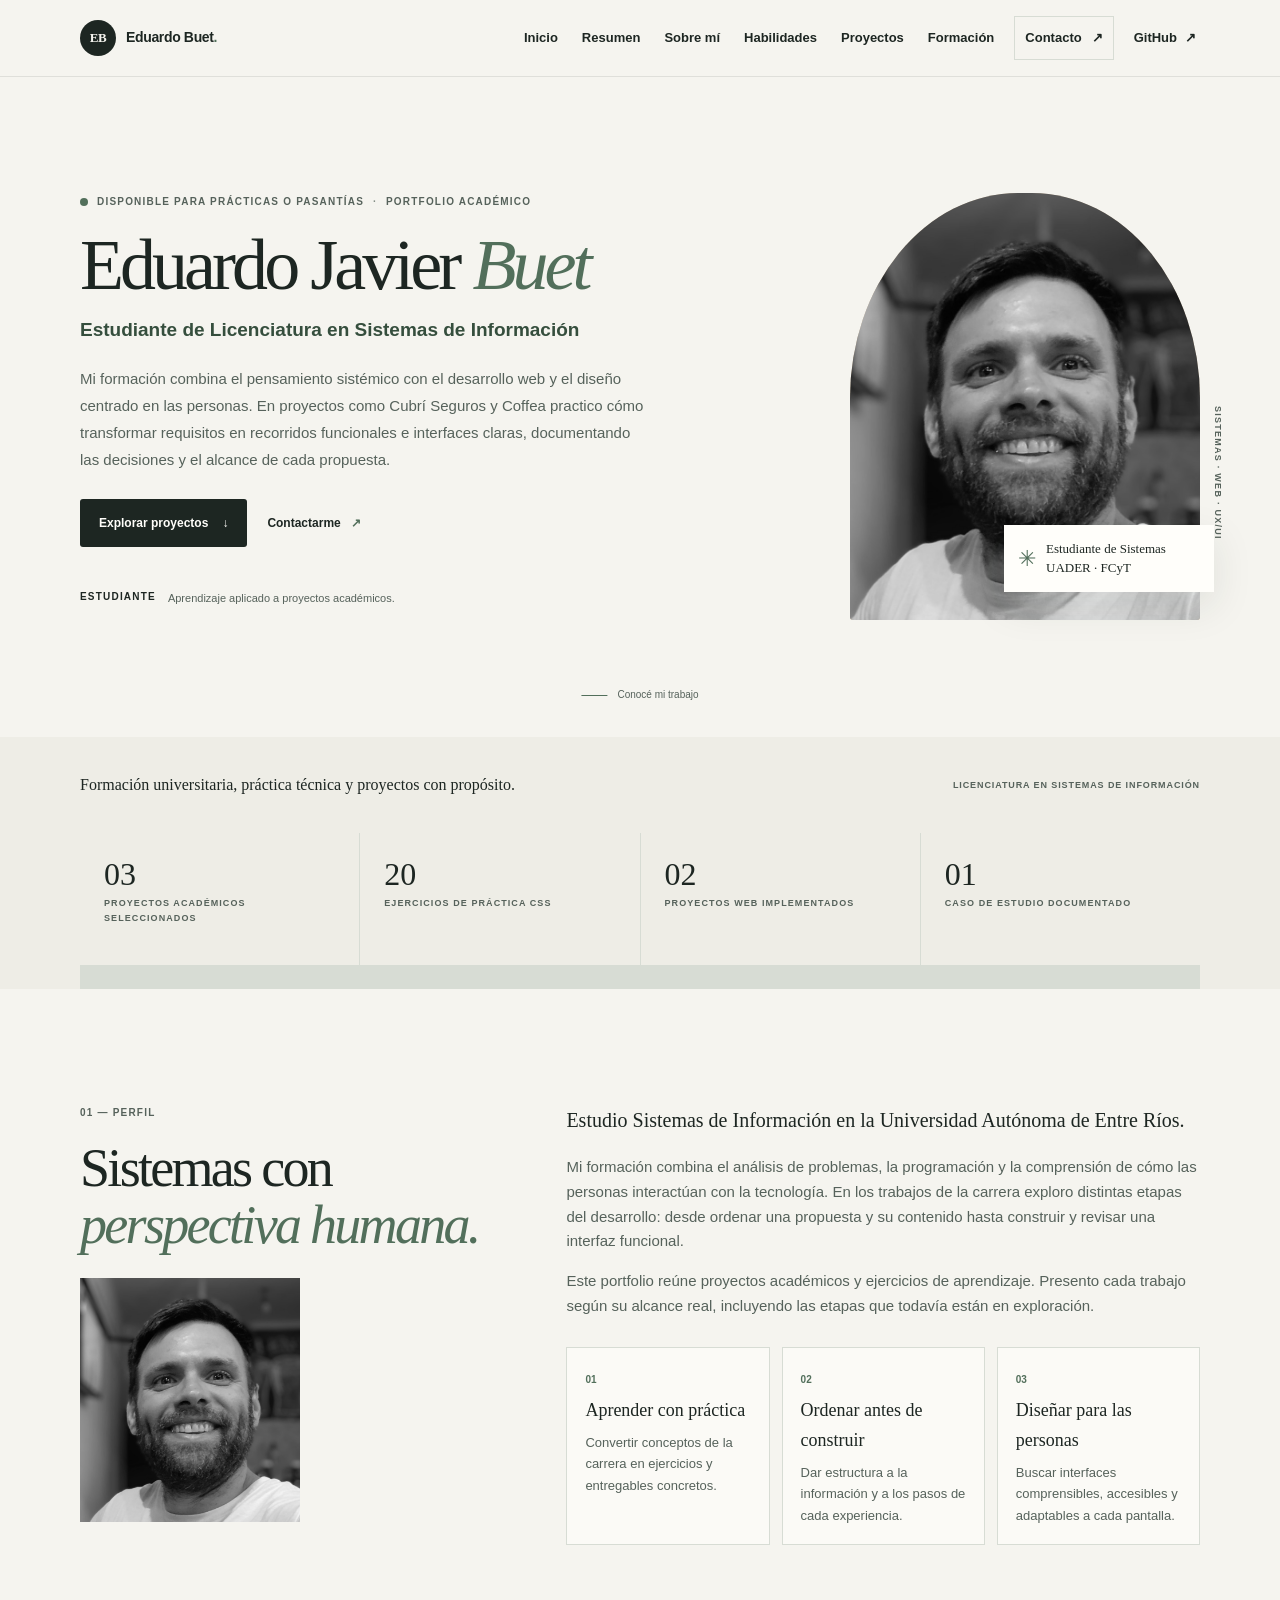
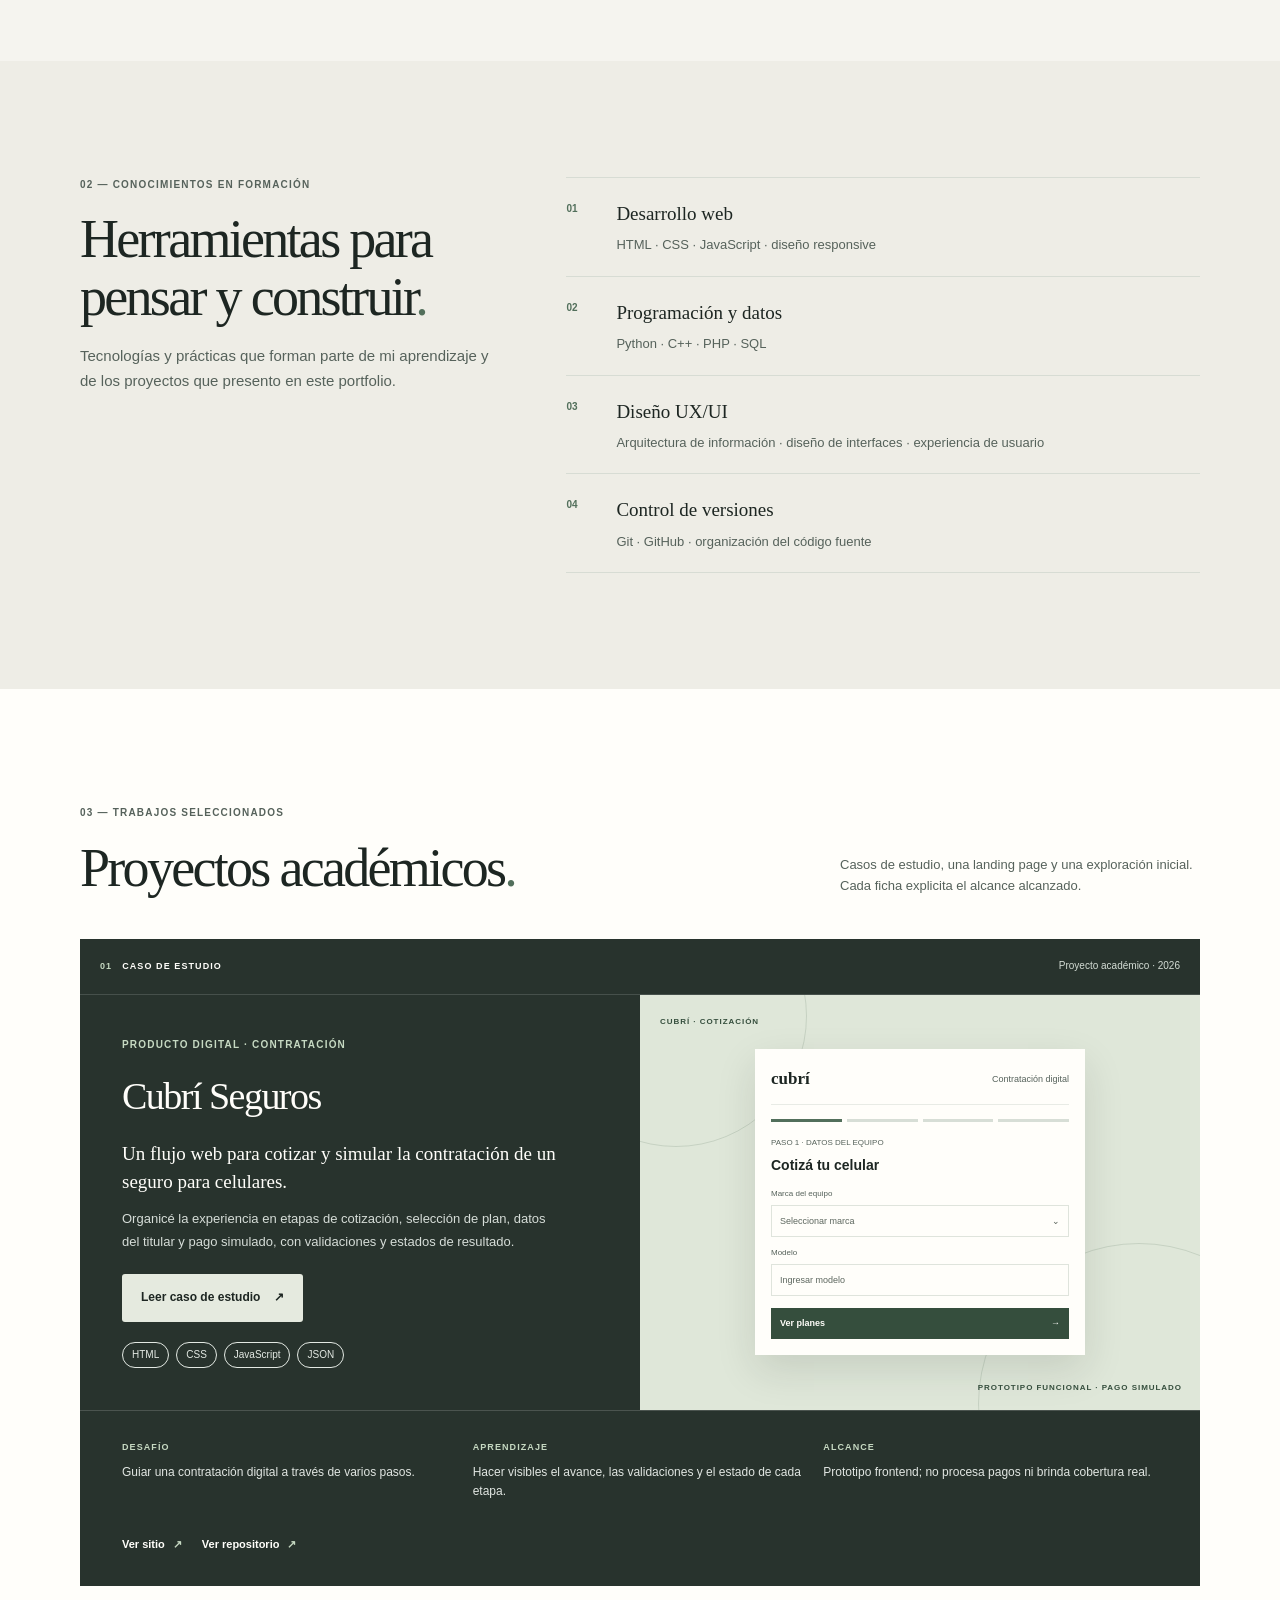
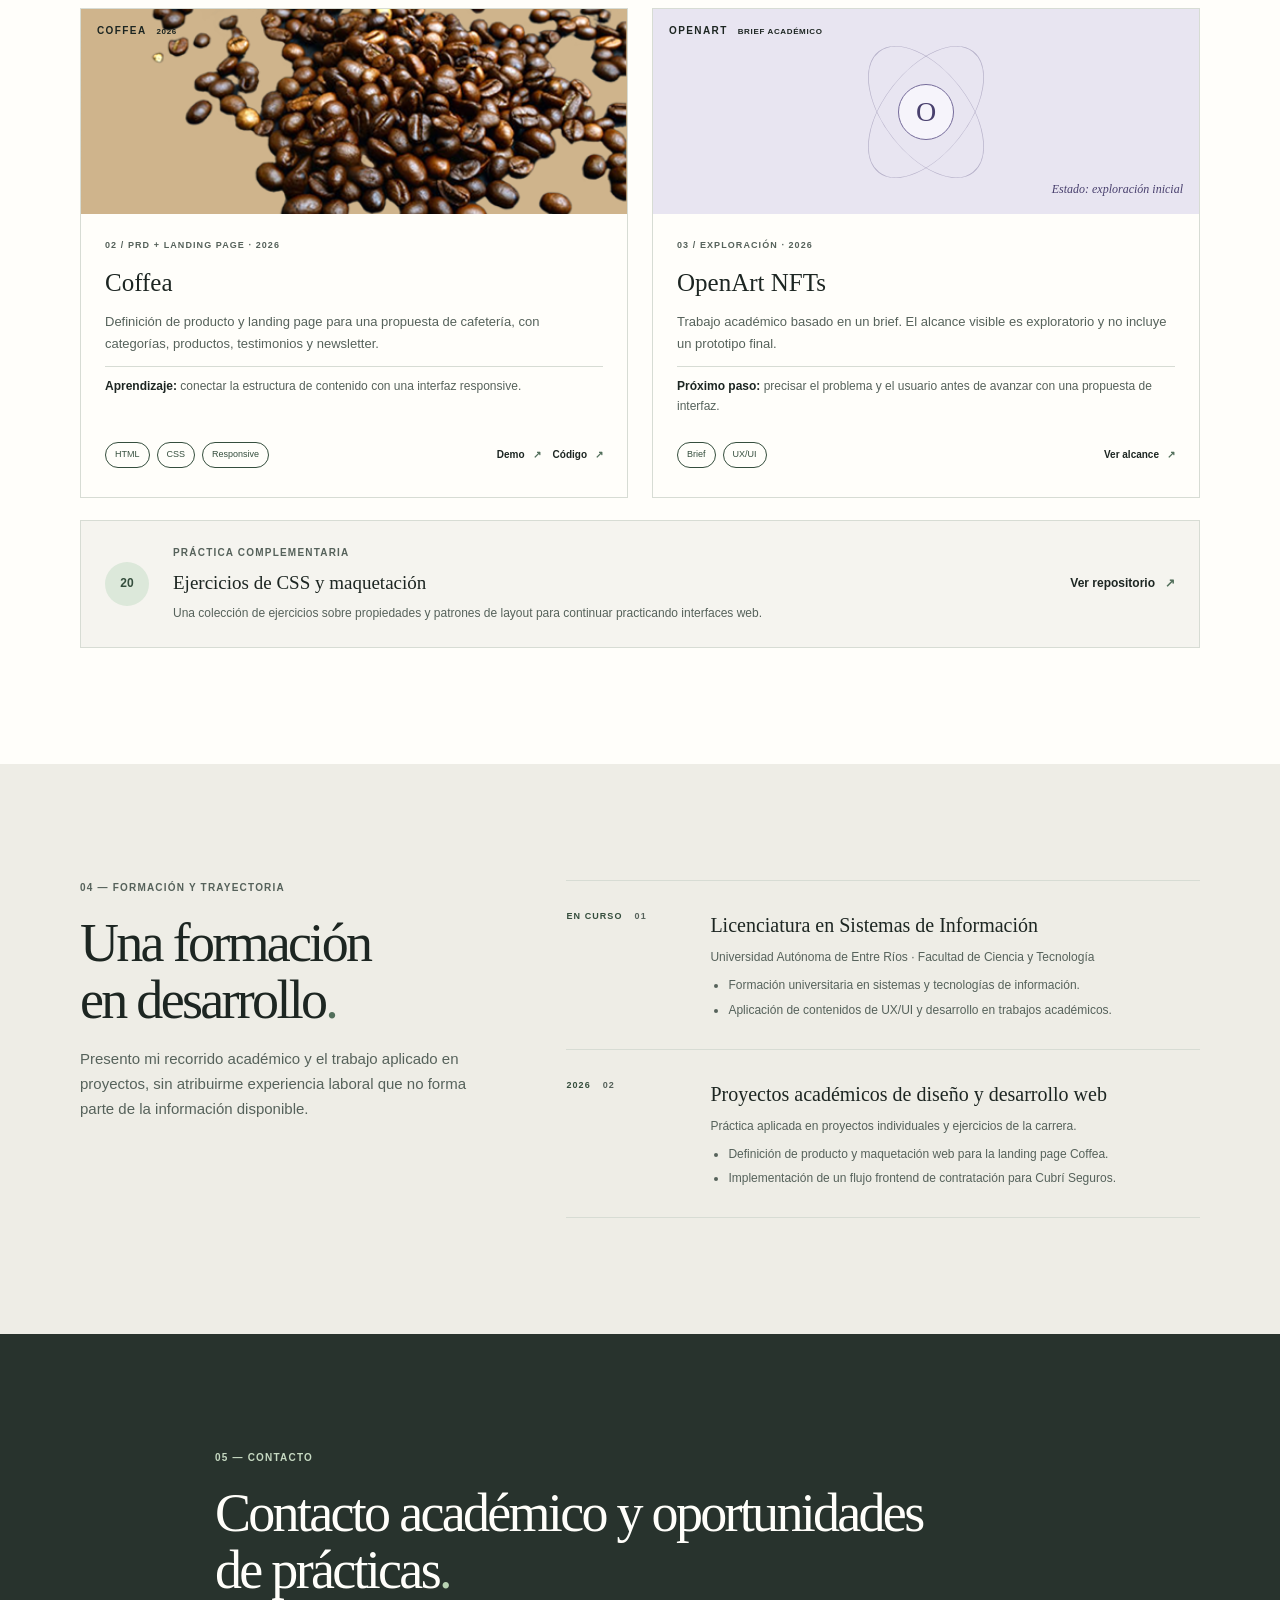
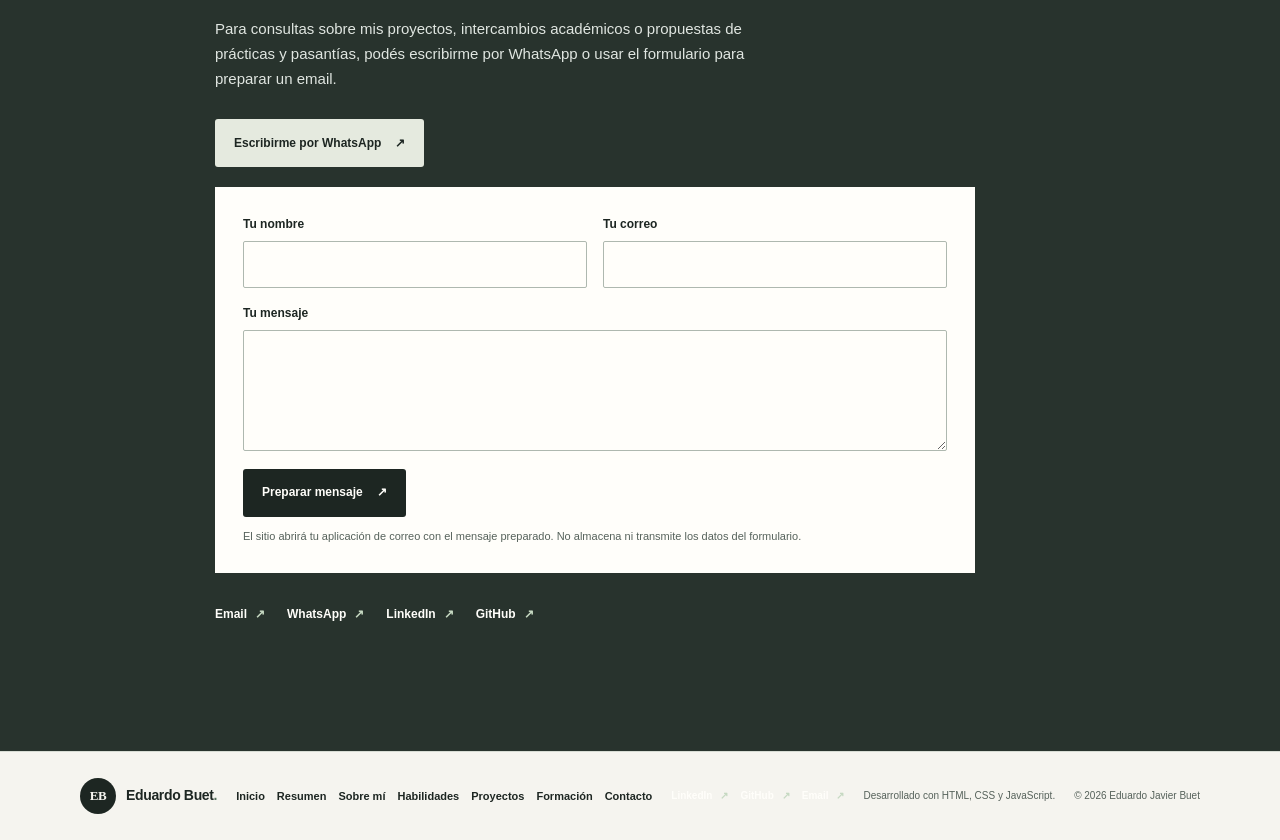
==== commit d21cedab: "Agregar WhatsApp como opción de contacto Co-authored-by: Copilot <223556219+Copilot@users.noreply.gi" ====
--- a/index.html
+++ b/index.html
@@ -456,9 +456,17 @@
           <h2 id="contact-title">Contacto académico y oportunidades de prácticas<span>.</span></h2>
           <p class="contact-copy">
             Para consultas sobre mis proyectos, intercambios académicos o propuestas de prácticas
-            y pasantías, completá el formulario. Al prepararlo, se abrirá tu aplicación de correo
-            para que revises y envíes el mensaje.
+            y pasantías, podés escribirme por WhatsApp o usar el formulario para preparar un email.
           </p>
+          <a
+            class="button button-light contact-whatsapp"
+            href="https://wa.me/5493442667562?text=Hola%2C%20Eduardo.%20Vi%20tu%20portfolio%20y%20me%20gustar%C3%ADa%20consultarte%20sobre%20tus%20proyectos."
+            target="_blank"
+            rel="noopener noreferrer"
+            aria-label="Escribirle a Eduardo por WhatsApp; abre en una pestaña nueva"
+          >
+            Escribirme por WhatsApp <span aria-hidden="true">↗</span>
+          </a>
           <form class="contact-form" id="contact-form">
             <div class="contact-form-fields">
               <div class="contact-field">
@@ -505,6 +513,14 @@
           </form>
           <div class="social-links" aria-label="Redes y contacto">
             <a href="mailto:bueteduardoj@gmail.com">Email <span aria-hidden="true">↗</span></a>
+            <a
+              href="https://wa.me/5493442667562?text=Hola%2C%20Eduardo.%20Vi%20tu%20portfolio%20y%20me%20gustar%C3%ADa%20consultarte%20sobre%20tus%20proyectos."
+              target="_blank"
+              rel="noopener noreferrer"
+              aria-label="WhatsApp de Eduardo, abre en una pestaña nueva"
+            >
+              WhatsApp <span aria-hidden="true">↗</span>
+            </a>
             <a
               href="https://www.linkedin.com/in/eduardo-buet-22a31683/"
               target="_blank"
--- a/styles.css
+++ b/styles.css
@@ -451,6 +451,7 @@
 .portrait-frame img {
   width: 100%;
   height: 100%;
+  filter: grayscale(100%);
   object-fit: cover;
   object-position: center 38%;
 }
@@ -604,6 +605,7 @@
 .about-portrait img {
   width: 100%;
   height: 100%;
+  filter: grayscale(100%);
   object-fit: cover;
   object-position: center 38%;
 }
@@ -1271,6 +1273,10 @@
   max-width: 560px;
   margin: 18px 0 28px;
   color: #e0e6e1;
+}
+
+.contact-whatsapp {
+  margin-bottom: 20px;
 }
 
 .contact-form {
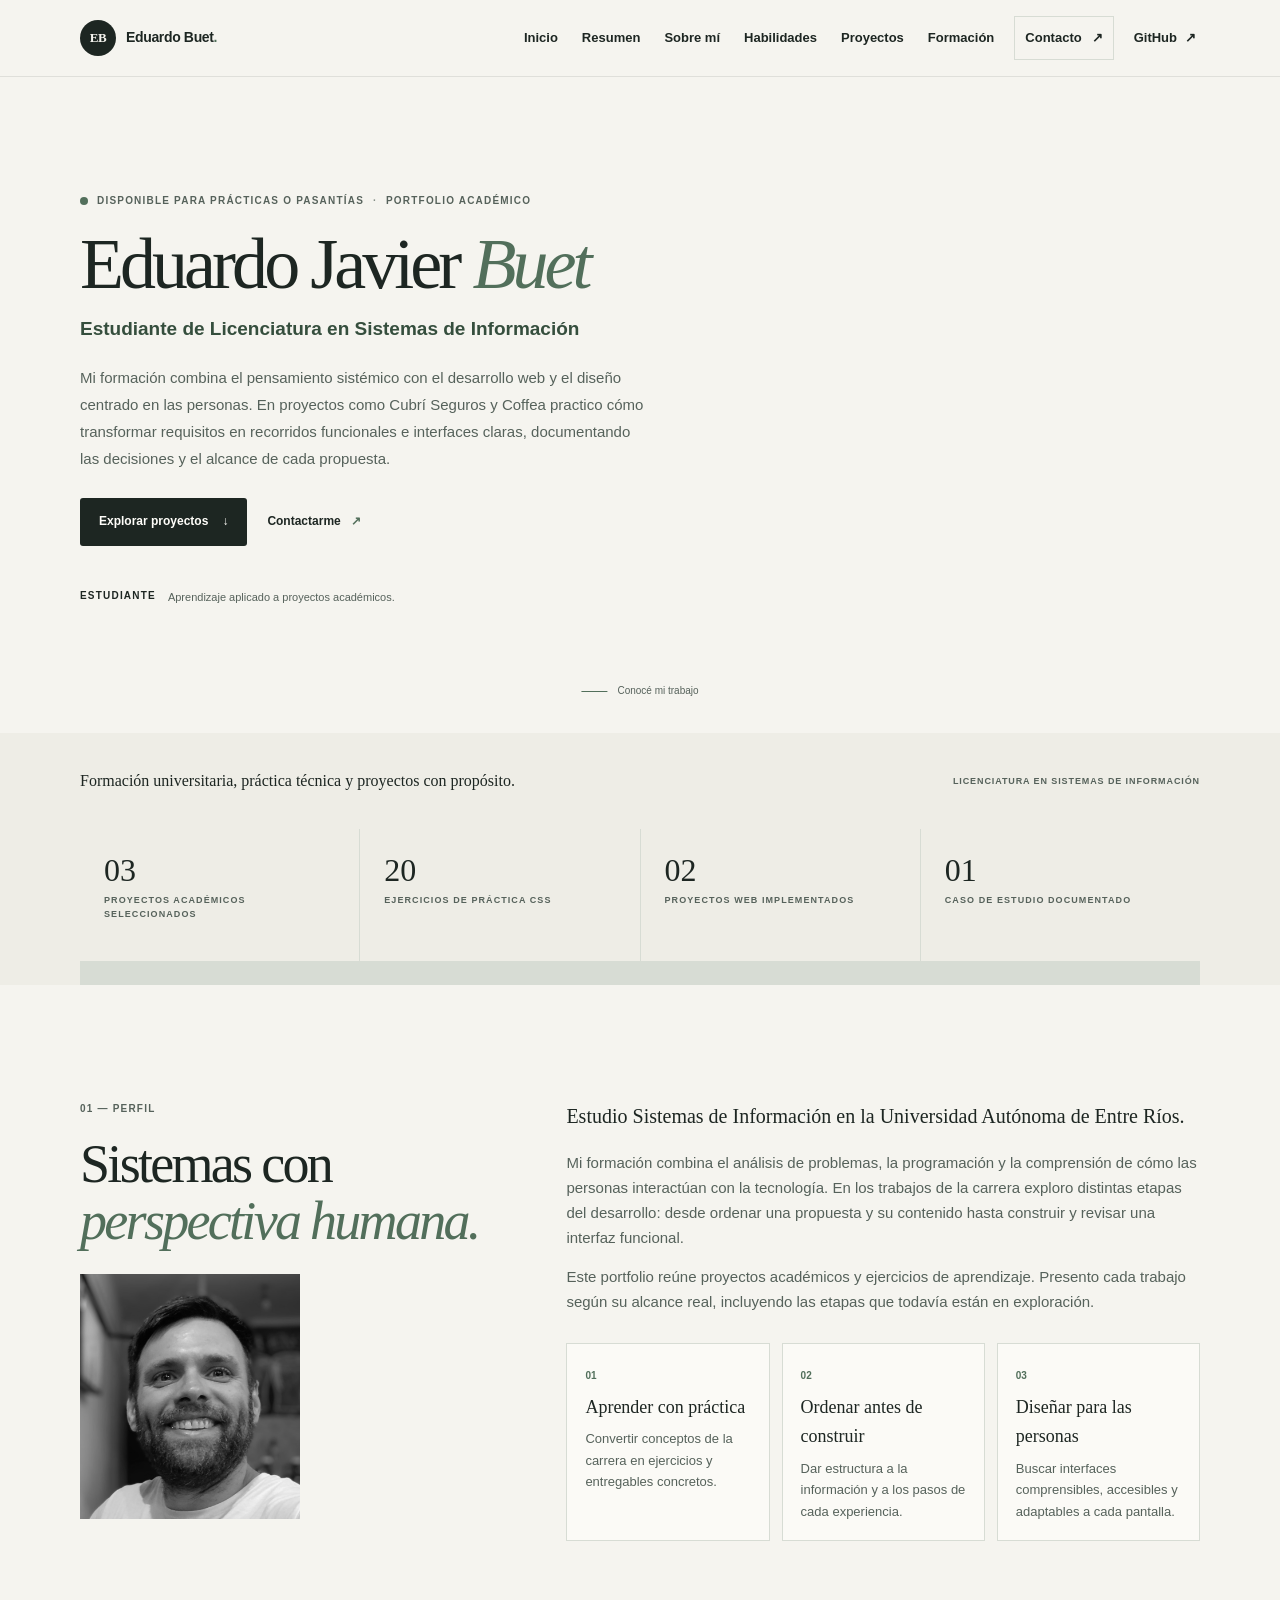
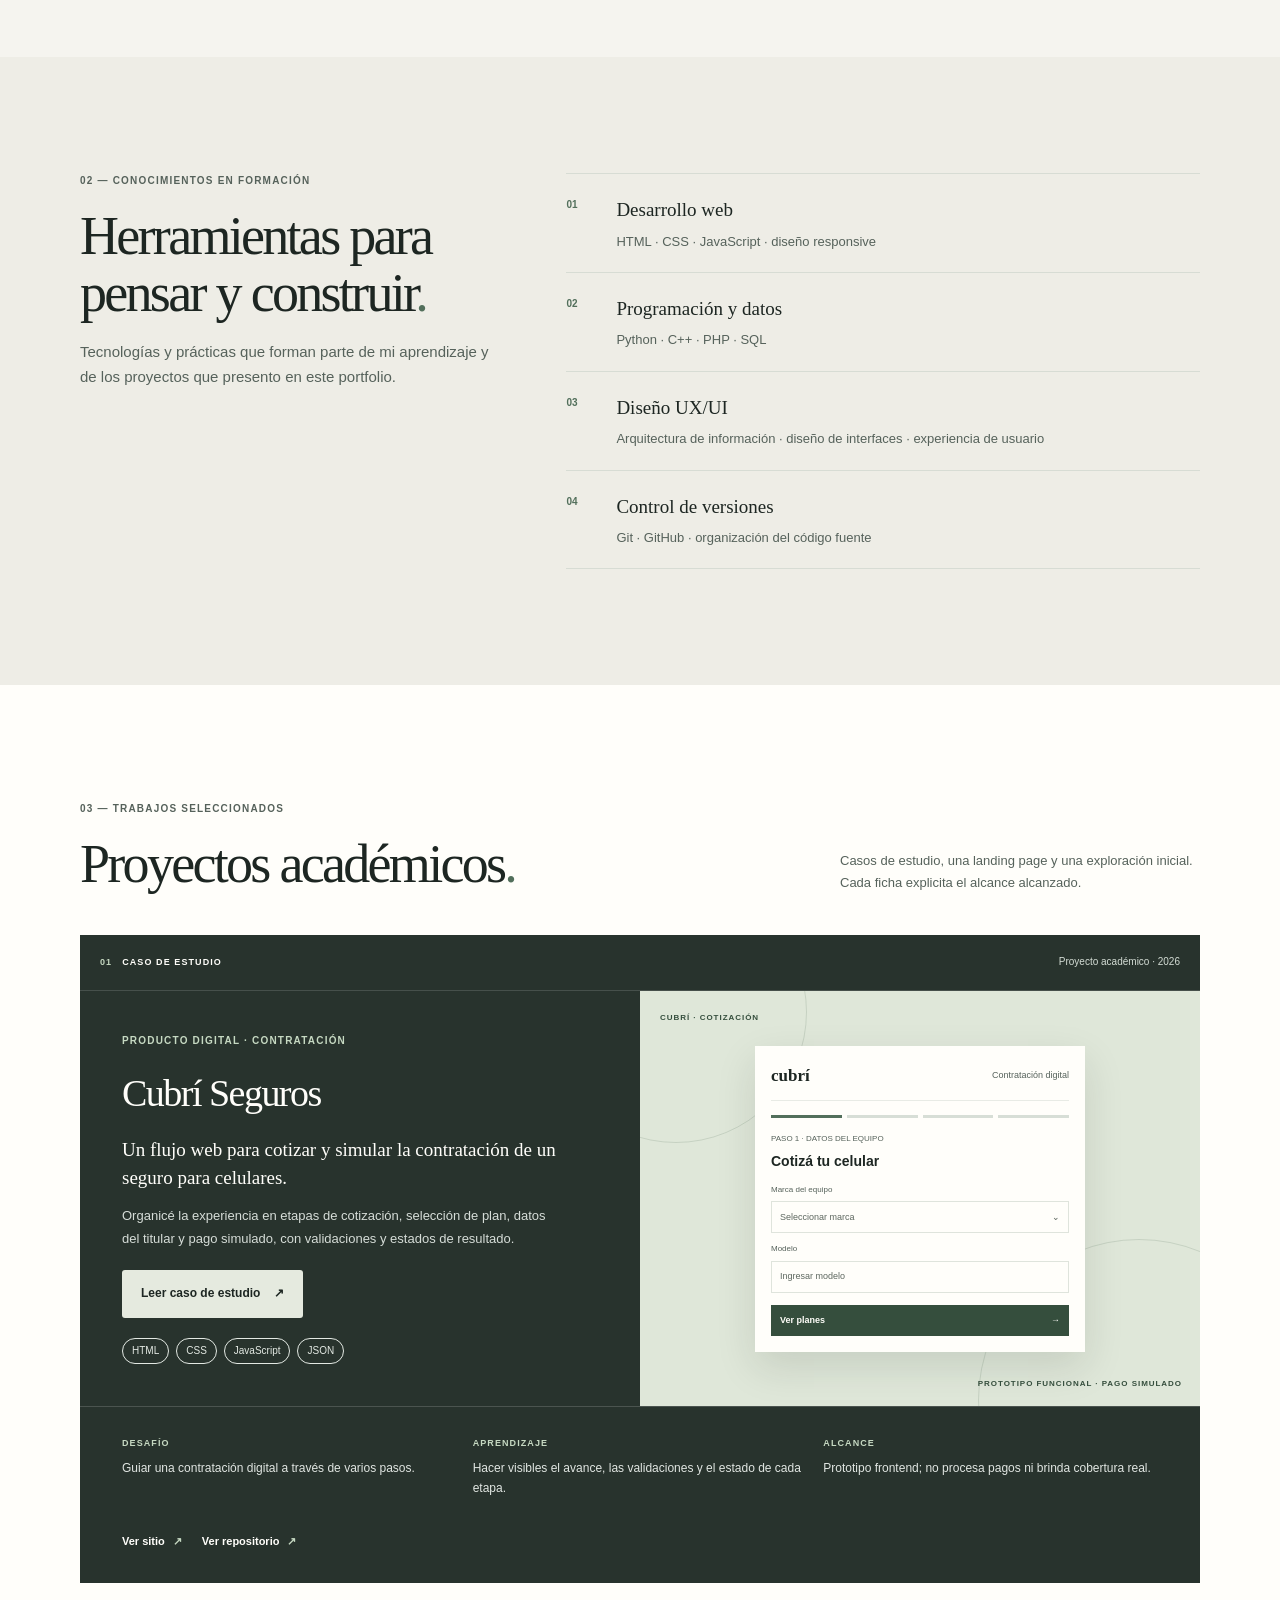
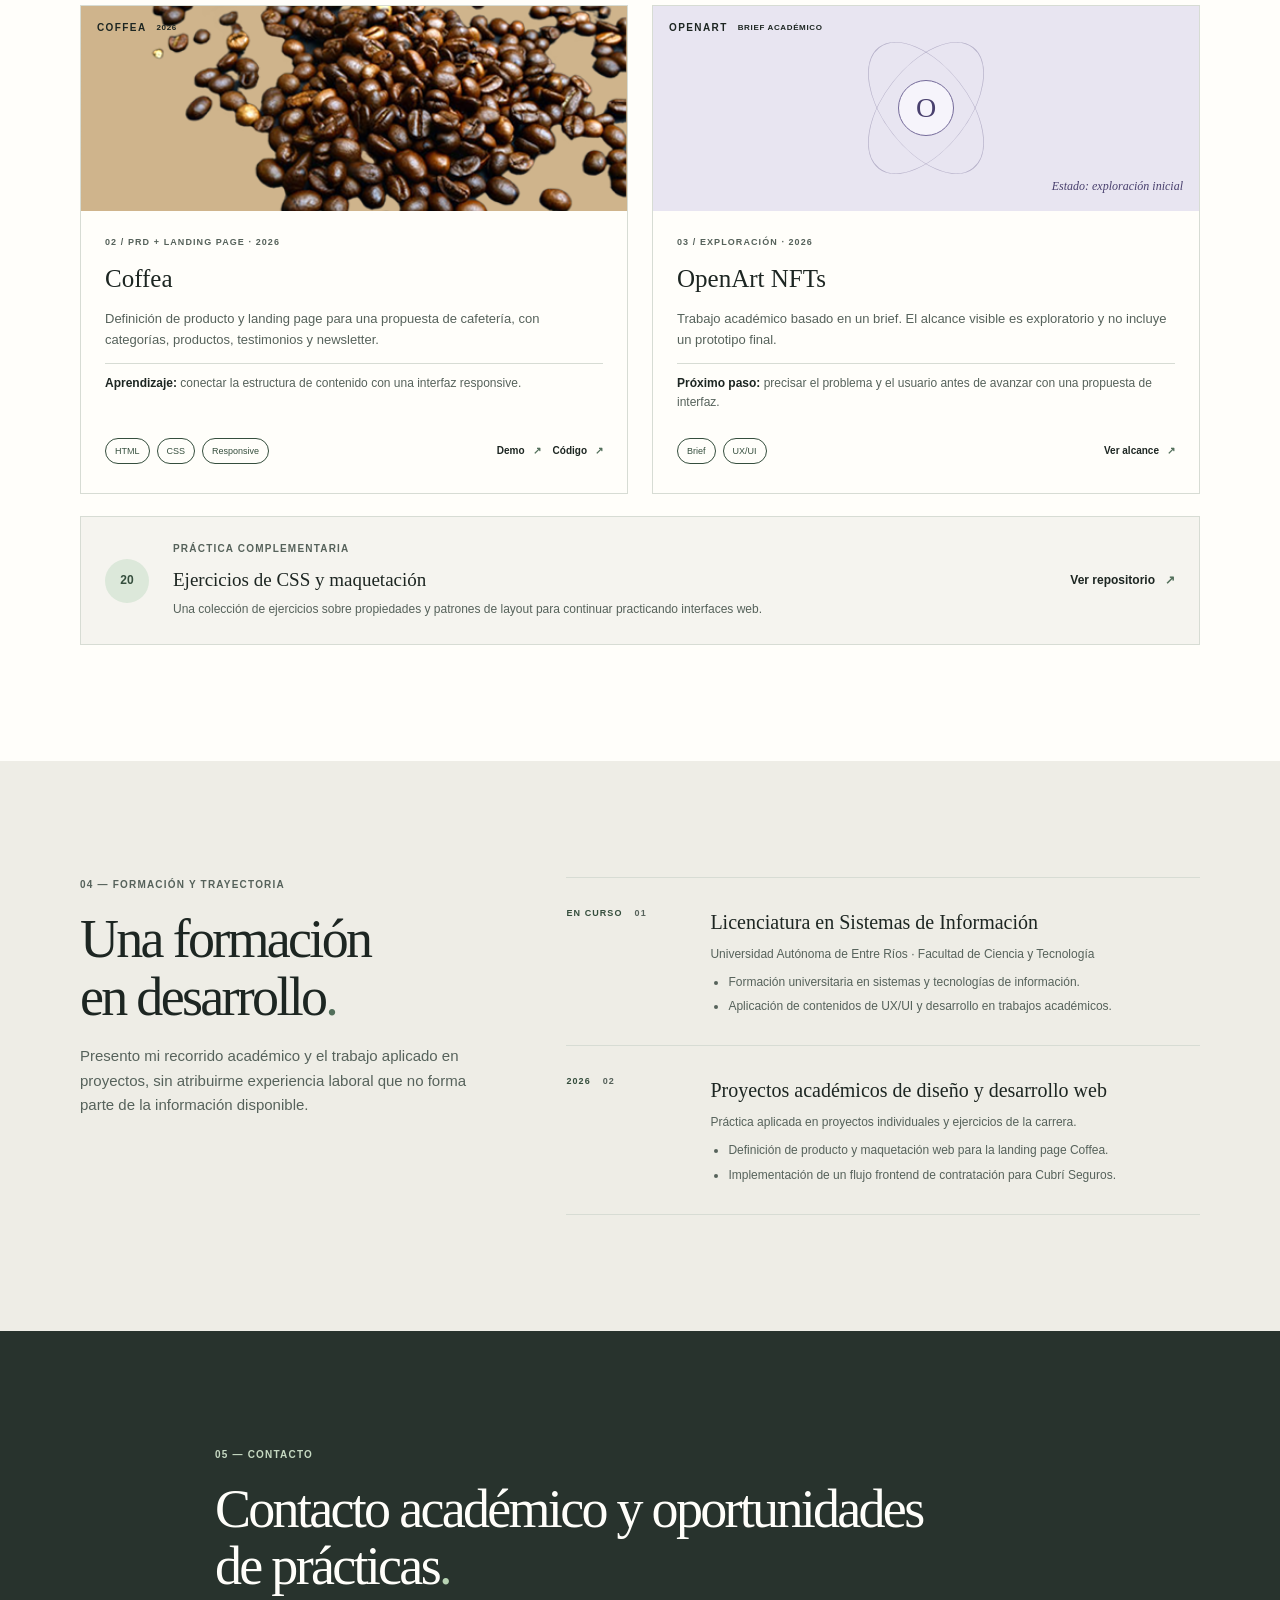
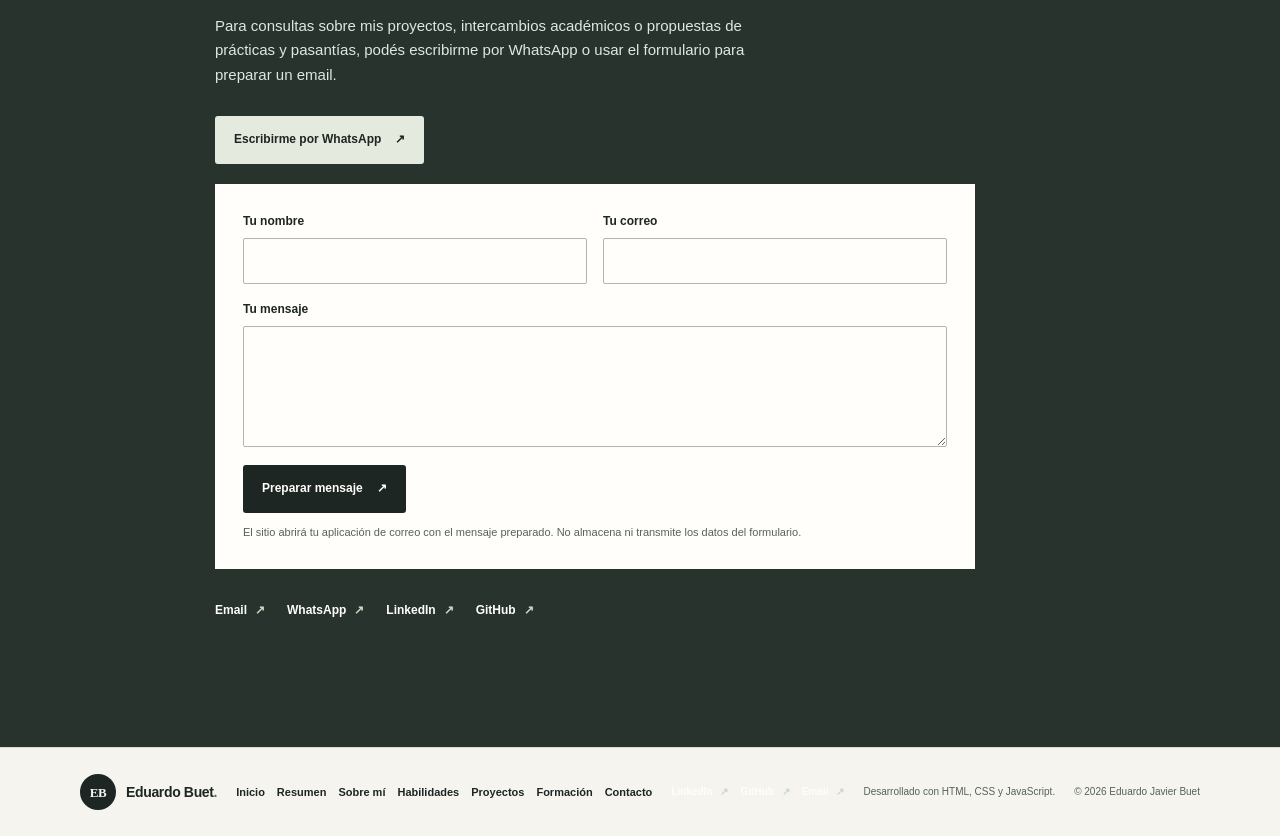
==== commit 1fb795eb: "Reducir protagonismo del retrato en el hero Co-authored-by: Copilot <223556219+Copilot@users.noreply" ====
--- a/index.html
+++ b/index.html
@@ -100,22 +100,6 @@
             </p>
           </div>
 
-          <div class="portrait-wrap">
-            <div class="portrait-frame">
-              <img
-                src="assets/eduardo-buet.jpg"
-                alt="Retrato de Eduardo Javier Buet"
-                width="768"
-                height="1024"
-                fetchpriority="high"
-              />
-            </div>
-            <p class="portrait-note">
-              <span class="note-star" aria-hidden="true">✳</span>
-              <span>Estudiante de Sistemas<br />UADER · FCyT</span>
-            </p>
-            <span class="portrait-coordinate" aria-hidden="true">SISTEMAS · WEB · UX/UI</span>
-          </div>
         </div>
         <a class="scroll-cue" href="#highlights">
           <span class="scroll-line" aria-hidden="true"></span>
--- a/styles.css
+++ b/styles.css
@@ -435,62 +435,6 @@
   color: var(--ink);
 }
 
-.portrait-wrap {
-  position: relative;
-  width: min(100%, 340px);
-  justify-self: center;
-}
-
-.portrait-frame {
-  overflow: hidden;
-  aspect-ratio: 0.82;
-  border-radius: 48% 48% 3px 3px;
-  background: #d5c2a8;
-}
-
-.portrait-frame img {
-  width: 100%;
-  height: 100%;
-  filter: grayscale(100%);
-  object-fit: cover;
-  object-position: center 38%;
-}
-
-.portrait-note {
-  position: absolute;
-  right: -8px;
-  bottom: 28px;
-  display: flex;
-  width: min(210px, 70%);
-  align-items: center;
-  gap: 10px;
-  margin: 0;
-  padding: 14px;
-  background: var(--surface);
-  box-shadow: 0 14px 40px rgb(34 45 39 / 10%);
-  font-family: var(--serif);
-  font-size: 13px;
-  line-height: 1.5;
-}
-
-.note-star {
-  color: var(--green);
-  font-size: 22px;
-}
-
-.portrait-coordinate {
-  display: none;
-  position: absolute;
-  top: 50%;
-  right: -18px;
-  color: var(--muted);
-  font-size: 9px;
-  font-weight: 700;
-  letter-spacing: 0.14em;
-  transform: translate(100%, -50%) rotate(90deg);
-  transform-origin: left center;
-}
-
 .scroll-cue {
   position: absolute;
   bottom: 26px;
@@ -1561,17 +1505,7 @@
   }
 
   .hero-grid {
-    grid-template-columns: minmax(0, 1.2fr) minmax(260px, 0.8fr);
-    gap: 50px;
-  }
-
-  .portrait-wrap {
-    width: min(100%, 320px);
-    justify-self: end;
-  }
-
-  .portrait-note {
-    right: -14px;
+    grid-template-columns: minmax(0, 1fr);
   }
 
   .intro-strip-inner {
@@ -1728,20 +1662,7 @@
   }
 
   .hero {
-    min-height: 660px;
     padding-top: 96px;
-  }
-
-  .hero-grid {
-    gap: 88px;
-  }
-
-  .portrait-wrap {
-    width: 350px;
-  }
-
-  .portrait-coordinate {
-    display: block;
   }
 
   .section-pad {
